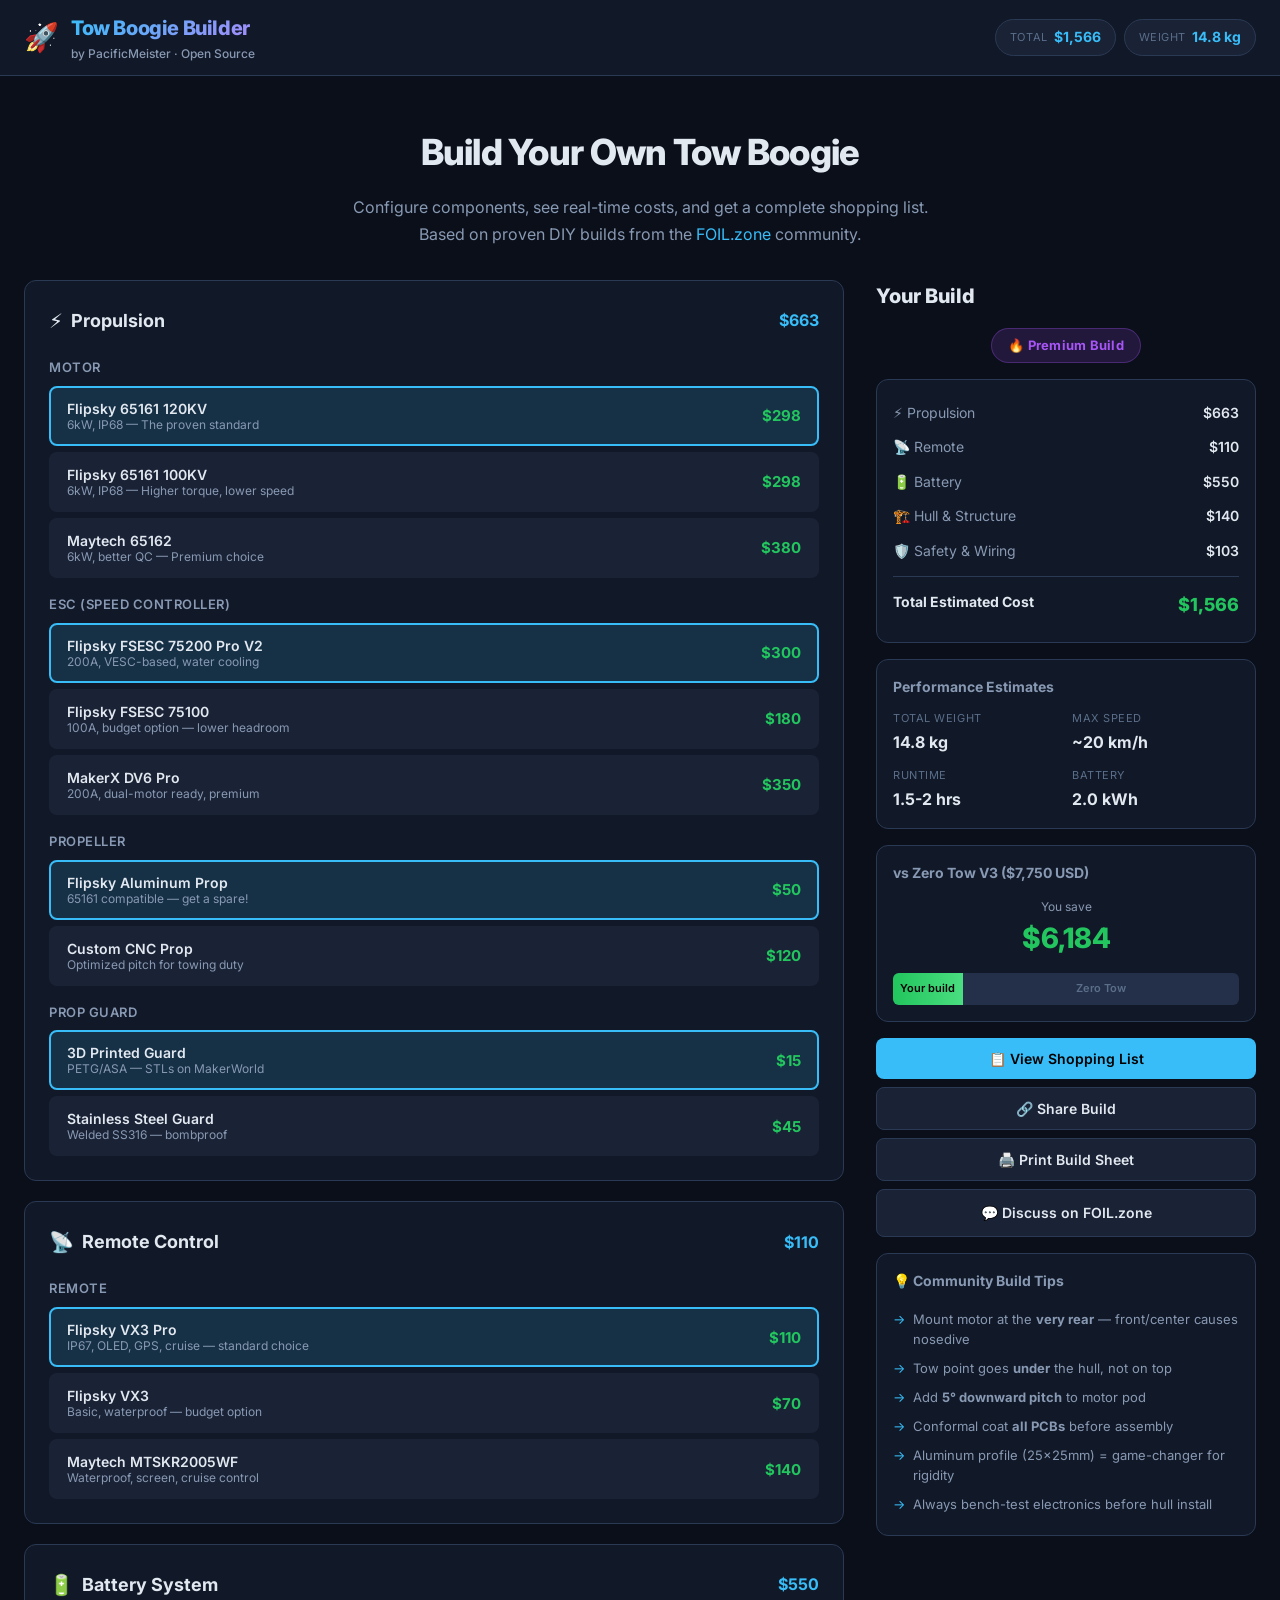
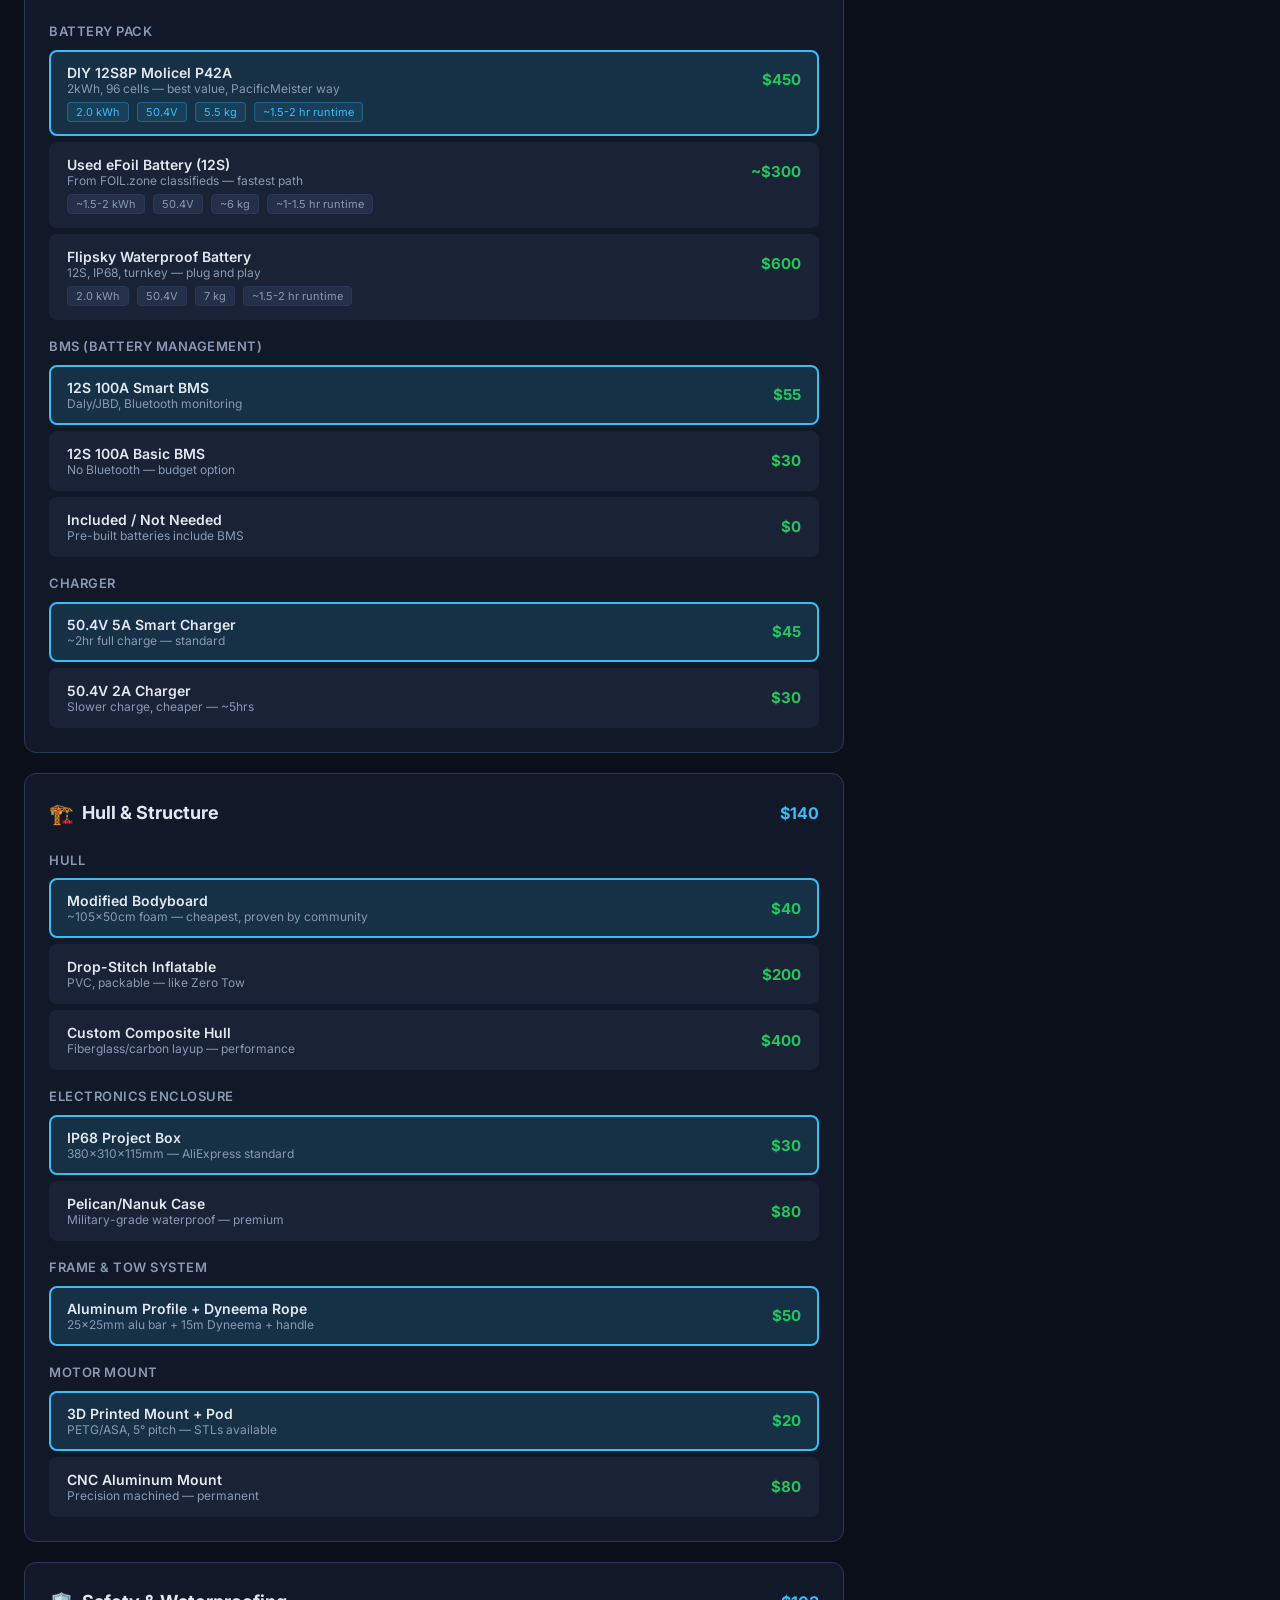
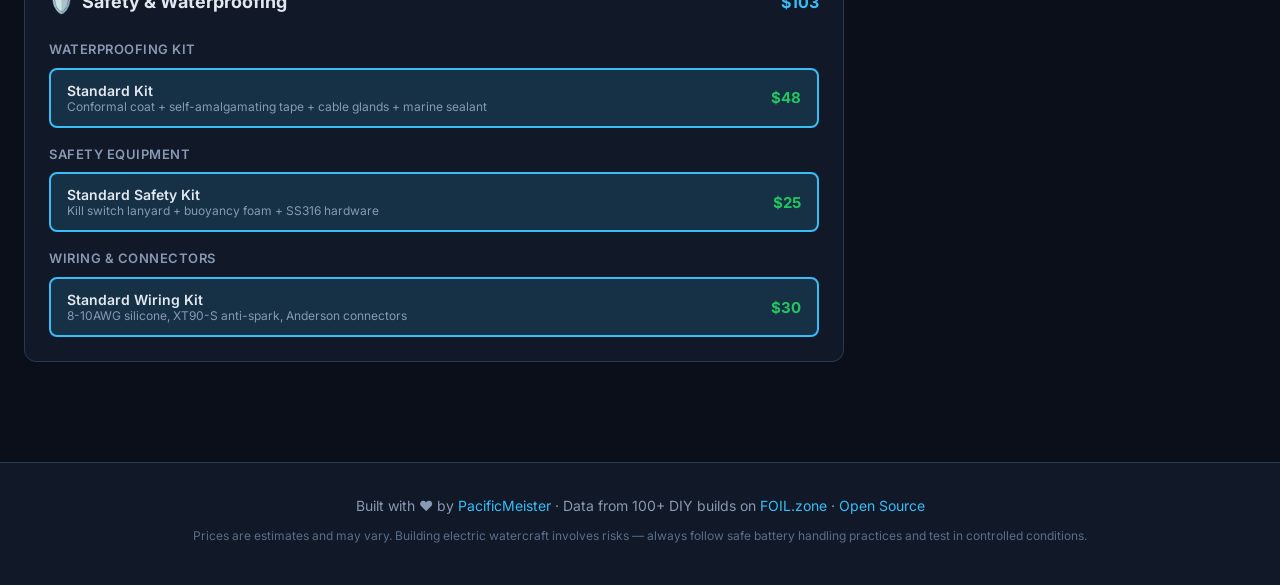
==== index.html @ 0e2b05c6 "Tow Boogie Build Configurator — interactive DIY build tool Features: - Component selector across 5 c" ====
<!DOCTYPE html>
<html lang="en">
<head>
  <meta charset="UTF-8">
  <meta name="viewport" content="width=device-width, initial-scale=1.0">
  <title>Tow Boogie Build Configurator — PacificMeister</title>
  <meta name="description" content="Configure your DIY tow boogie build. Choose components, see real-time costs, and get a shopping list with buy links. Based on 100+ proven builds from FOIL.zone. Open-source tool by PacificMeister.">
  <meta name="keywords" content="tow boogie, DIY, electric foil, efoil, build configurator, PacificMeister, FOIL.zone, tow surfing, prone foil">
  <meta name="author" content="PacificMeister">
  <meta name="robots" content="index, follow">

  <!-- Open Graph -->
  <meta property="og:type" content="website">
  <meta property="og:title" content="DIY Tow Boogie Build Configurator — PacificMeister">
  <meta property="og:description" content="Configure your DIY tow boogie for $850–$2,000 — save $6,000+ vs commercial options. Real components, real prices, proven builds.">
  <meta property="og:url" content="https://towboogie-configurator.vercel.app">
  <meta property="og:site_name" content="PacificMeister">

  <!-- Twitter Card -->
  <meta name="twitter:card" content="summary_large_image">
  <meta name="twitter:title" content="DIY Tow Boogie Build Configurator">
  <meta name="twitter:description" content="Build your own tow boogie for $850–$2,000. Interactive configurator with real components and buy links.">

  <!-- Favicon (inline SVG rocket) -->
  <link rel="icon" href="data:image/svg+xml,<svg xmlns='http://www.w3.org/2000/svg' viewBox='0 0 100 100'><text y='.9em' font-size='90'>🚀</text></svg>">

  <!-- Canonical -->
  <link rel="canonical" href="https://towboogie-configurator.vercel.app">

  <!-- JSON-LD Structured Data -->
  <script type="application/ld+json">
  {
    "@context": "https://schema.org",
    "@type": "WebApplication",
    "name": "Tow Boogie Build Configurator",
    "description": "Interactive tool for configuring DIY electric tow boogie builds with real-time cost estimates and shopping lists.",
    "url": "https://towboogie-configurator.vercel.app",
    "applicationCategory": "DesignApplication",
    "operatingSystem": "Web",
    "author": {
      "@type": "Person",
      "name": "PacificMeister",
      "url": "https://foil.zone"
    },
    "offers": {
      "@type": "Offer",
      "price": "0",
      "priceCurrency": "USD"
    }
  }
  </script>

  <link rel="preconnect" href="https://fonts.googleapis.com">
  <link rel="preconnect" href="https://fonts.gstatic.com" crossorigin>
  <link href="https://fonts.googleapis.com/css2?family=Inter:wght@400;500;600;700;800&display=swap" rel="stylesheet">
  <link rel="stylesheet" href="style.css">
</head>
<body>
  <!-- Header -->
  <header class="header">
    <div class="container">
      <div class="header-inner">
        <div class="logo">
          <span class="logo-icon">🚀</span>
          <div>
            <h1>Tow Boogie Builder</h1>
            <p class="subtitle">by PacificMeister &middot; Open Source</p>
          </div>
        </div>
        <div class="header-stats" id="header-stats">
          <div class="stat-pill">
            <span class="stat-label">Total</span>
            <span class="stat-value" id="header-total">$0</span>
          </div>
          <div class="stat-pill">
            <span class="stat-label">Weight</span>
            <span class="stat-value" id="header-weight">0 kg</span>
          </div>
        </div>
      </div>
    </div>
  </header>

  <!-- Hero -->
  <section class="hero">
    <div class="container">
      <h2>Build Your Own Tow Boogie</h2>
      <p>Configure components, see real-time costs, and get a complete shopping list. <br>Based on proven DIY builds from the <a href="https://foil.zone" target="_blank">FOIL.zone</a> community.</p>
    </div>
  </section>

  <!-- Configurator -->
  <main class="container">
    <div class="configurator-grid">
      <!-- Left: Component Selectors -->
      <div class="components-panel">

        <!-- Propulsion -->
        <section class="category" data-category="propulsion">
          <div class="category-header">
            <h3><span class="cat-icon">⚡</span> Propulsion</h3>
            <span class="category-total" data-cat-total="propulsion">$0</span>
          </div>

          <div class="component-group">
            <label class="group-label">Motor</label>
            <div class="options" data-component="motor">
              <button class="option selected" data-id="flipsky-65161-120kv" data-price="298" data-weight="3.0">
                <div class="opt-name">Flipsky 65161 120KV</div>
                <div class="opt-detail">6kW, IP68 — The proven standard</div>
                <div class="opt-price">$298</div>
              </button>
              <button class="option" data-id="flipsky-65161-100kv" data-price="298" data-weight="3.0">
                <div class="opt-name">Flipsky 65161 100KV</div>
                <div class="opt-detail">6kW, IP68 — Higher torque, lower speed</div>
                <div class="opt-price">$298</div>
              </button>
              <button class="option" data-id="maytech-65162" data-price="380" data-weight="3.2">
                <div class="opt-name">Maytech 65162</div>
                <div class="opt-detail">6kW, better QC — Premium choice</div>
                <div class="opt-price">$380</div>
              </button>
            </div>
          </div>

          <div class="component-group">
            <label class="group-label">ESC (Speed Controller)</label>
            <div class="options" data-component="esc">
              <button class="option selected" data-id="fsesc-75200" data-price="300" data-weight="0.6">
                <div class="opt-name">Flipsky FSESC 75200 Pro V2</div>
                <div class="opt-detail">200A, VESC-based, water cooling</div>
                <div class="opt-price">$300</div>
              </button>
              <button class="option" data-id="fsesc-75100" data-price="180" data-weight="0.4">
                <div class="opt-name">Flipsky FSESC 75100</div>
                <div class="opt-detail">100A, budget option — lower headroom</div>
                <div class="opt-price">$180</div>
              </button>
              <button class="option" data-id="makerx-dv6" data-price="350" data-weight="0.5">
                <div class="opt-name">MakerX DV6 Pro</div>
                <div class="opt-detail">200A, dual-motor ready, premium</div>
                <div class="opt-price">$350</div>
              </button>
            </div>
          </div>

          <div class="component-group">
            <label class="group-label">Propeller</label>
            <div class="options" data-component="prop">
              <button class="option selected" data-id="flipsky-alu-prop" data-price="50" data-weight="0.3">
                <div class="opt-name">Flipsky Aluminum Prop</div>
                <div class="opt-detail">65161 compatible — get a spare!</div>
                <div class="opt-price">$50</div>
              </button>
              <button class="option" data-id="custom-cnc-prop" data-price="120" data-weight="0.25">
                <div class="opt-name">Custom CNC Prop</div>
                <div class="opt-detail">Optimized pitch for towing duty</div>
                <div class="opt-price">$120</div>
              </button>
            </div>
          </div>

          <div class="component-group">
            <label class="group-label">Prop Guard</label>
            <div class="options" data-component="propguard">
              <button class="option selected" data-id="3d-print-guard" data-price="15" data-weight="0.15">
                <div class="opt-name">3D Printed Guard</div>
                <div class="opt-detail">PETG/ASA — STLs on MakerWorld</div>
                <div class="opt-price">$15</div>
              </button>
              <button class="option" data-id="metal-guard" data-price="45" data-weight="0.3">
                <div class="opt-name">Stainless Steel Guard</div>
                <div class="opt-detail">Welded SS316 — bombproof</div>
                <div class="opt-price">$45</div>
              </button>
            </div>
          </div>
        </section>

        <!-- Remote -->
        <section class="category" data-category="remote">
          <div class="category-header">
            <h3><span class="cat-icon">📡</span> Remote Control</h3>
            <span class="category-total" data-cat-total="remote">$0</span>
          </div>

          <div class="component-group">
            <label class="group-label">Remote</label>
            <div class="options" data-component="remote">
              <button class="option selected" data-id="vx3-pro" data-price="110" data-weight="0.15">
                <div class="opt-name">Flipsky VX3 Pro</div>
                <div class="opt-detail">IP67, OLED, GPS, cruise — standard choice</div>
                <div class="opt-price">$110</div>
              </button>
              <button class="option" data-id="vx3" data-price="70" data-weight="0.12">
                <div class="opt-name">Flipsky VX3</div>
                <div class="opt-detail">Basic, waterproof — budget option</div>
                <div class="opt-price">$70</div>
              </button>
              <button class="option" data-id="maytech-mtskr2005wf" data-price="140" data-weight="0.18">
                <div class="opt-name">Maytech MTSKR2005WF</div>
                <div class="opt-detail">Waterproof, screen, cruise control</div>
                <div class="opt-price">$140</div>
              </button>
            </div>
          </div>
        </section>

        <!-- Battery -->
        <section class="category" data-category="battery">
          <div class="category-header">
            <h3><span class="cat-icon">🔋</span> Battery System</h3>
            <span class="category-total" data-cat-total="battery">$0</span>
          </div>

          <div class="component-group">
            <label class="group-label">Battery Pack</label>
            <div class="options" data-component="battery">
              <button class="option selected" data-id="diy-12s8p" data-price="450" data-weight="5.5"
                data-runtime="1.5-2 hrs" data-capacity="2.0 kWh" data-voltage="50.4V">
                <div class="opt-name">DIY 12S8P Molicel P42A</div>
                <div class="opt-detail">2kWh, 96 cells — best value, PacificMeister way</div>
                <div class="opt-price">$450</div>
                <div class="opt-specs">
                  <span class="spec">2.0 kWh</span>
                  <span class="spec">50.4V</span>
                  <span class="spec">5.5 kg</span>
                  <span class="spec">~1.5-2 hr runtime</span>
                </div>
              </button>
              <button class="option" data-id="used-efoil-battery" data-price="300" data-weight="6.0"
                data-runtime="1-1.5 hrs" data-capacity="~1.5-2 kWh" data-voltage="50.4V">
                <div class="opt-name">Used eFoil Battery (12S)</div>
                <div class="opt-detail">From FOIL.zone classifieds — fastest path</div>
                <div class="opt-price">~$300</div>
                <div class="opt-specs">
                  <span class="spec">~1.5-2 kWh</span>
                  <span class="spec">50.4V</span>
                  <span class="spec">~6 kg</span>
                  <span class="spec">~1-1.5 hr runtime</span>
                </div>
              </button>
              <button class="option" data-id="flipsky-battery" data-price="600" data-weight="7.0"
                data-runtime="1.5-2 hrs" data-capacity="2.0 kWh" data-voltage="50.4V">
                <div class="opt-name">Flipsky Waterproof Battery</div>
                <div class="opt-detail">12S, IP68, turnkey — plug and play</div>
                <div class="opt-price">$600</div>
                <div class="opt-specs">
                  <span class="spec">2.0 kWh</span>
                  <span class="spec">50.4V</span>
                  <span class="spec">7 kg</span>
                  <span class="spec">~1.5-2 hr runtime</span>
                </div>
              </button>
            </div>
          </div>

          <div class="component-group" id="bms-group">
            <label class="group-label">BMS (Battery Management)</label>
            <div class="options" data-component="bms">
              <button class="option selected" data-id="smart-bms" data-price="55" data-weight="0.15">
                <div class="opt-name">12S 100A Smart BMS</div>
                <div class="opt-detail">Daly/JBD, Bluetooth monitoring</div>
                <div class="opt-price">$55</div>
              </button>
              <button class="option" data-id="basic-bms" data-price="30" data-weight="0.1">
                <div class="opt-name">12S 100A Basic BMS</div>
                <div class="opt-detail">No Bluetooth — budget option</div>
                <div class="opt-price">$30</div>
              </button>
              <button class="option" data-id="no-bms" data-price="0" data-weight="0" data-note="Included with pre-built packs">
                <div class="opt-name">Included / Not Needed</div>
                <div class="opt-detail">Pre-built batteries include BMS</div>
                <div class="opt-price">$0</div>
              </button>
            </div>
          </div>

          <div class="component-group">
            <label class="group-label">Charger</label>
            <div class="options" data-component="charger">
              <button class="option selected" data-id="5a-charger" data-price="45" data-weight="0.8">
                <div class="opt-name">50.4V 5A Smart Charger</div>
                <div class="opt-detail">~2hr full charge — standard</div>
                <div class="opt-price">$45</div>
              </button>
              <button class="option" data-id="2a-charger" data-price="30" data-weight="0.5">
                <div class="opt-name">50.4V 2A Charger</div>
                <div class="opt-detail">Slower charge, cheaper — ~5hrs</div>
                <div class="opt-price">$30</div>
              </button>
            </div>
          </div>
        </section>

        <!-- Hull & Structure -->
        <section class="category" data-category="hull">
          <div class="category-header">
            <h3><span class="cat-icon">🏗️</span> Hull & Structure</h3>
            <span class="category-total" data-cat-total="hull">$0</span>
          </div>

          <div class="component-group">
            <label class="group-label">Hull</label>
            <div class="options" data-component="hull">
              <button class="option selected" data-id="bodyboard" data-price="40" data-weight="1.5">
                <div class="opt-name">Modified Bodyboard</div>
                <div class="opt-detail">~105×50cm foam — cheapest, proven by community</div>
                <div class="opt-price">$40</div>
              </button>
              <button class="option" data-id="inflatable-pvc" data-price="200" data-weight="2.5">
                <div class="opt-name">Drop-Stitch Inflatable</div>
                <div class="opt-detail">PVC, packable — like Zero Tow</div>
                <div class="opt-price">$200</div>
              </button>
              <button class="option" data-id="custom-composite" data-price="400" data-weight="2.0">
                <div class="opt-name">Custom Composite Hull</div>
                <div class="opt-detail">Fiberglass/carbon layup — performance</div>
                <div class="opt-price">$400</div>
              </button>
            </div>
          </div>

          <div class="component-group">
            <label class="group-label">Electronics Enclosure</label>
            <div class="options" data-component="enclosure">
              <button class="option selected" data-id="ip68-box" data-price="30" data-weight="0.8">
                <div class="opt-name">IP68 Project Box</div>
                <div class="opt-detail">380×310×115mm — AliExpress standard</div>
                <div class="opt-price">$30</div>
              </button>
              <button class="option" data-id="pelican-case" data-price="80" data-weight="1.2">
                <div class="opt-name">Pelican/Nanuk Case</div>
                <div class="opt-detail">Military-grade waterproof — premium</div>
                <div class="opt-price">$80</div>
              </button>
            </div>
          </div>

          <div class="component-group">
            <label class="group-label">Frame & Tow System</label>
            <div class="options" data-component="frame">
              <button class="option selected" data-id="alu-tow-bar" data-price="50" data-weight="0.6">
                <div class="opt-name">Aluminum Profile + Dyneema Rope</div>
                <div class="opt-detail">25×25mm alu bar + 15m Dyneema + handle</div>
                <div class="opt-price">$50</div>
              </button>
            </div>
          </div>

          <div class="component-group">
            <label class="group-label">Motor Mount</label>
            <div class="options" data-component="mount">
              <button class="option selected" data-id="3d-print-mount" data-price="20" data-weight="0.2">
                <div class="opt-name">3D Printed Mount + Pod</div>
                <div class="opt-detail">PETG/ASA, 5° pitch — STLs available</div>
                <div class="opt-price">$20</div>
              </button>
              <button class="option" data-id="cnc-alu-mount" data-price="80" data-weight="0.4">
                <div class="opt-name">CNC Aluminum Mount</div>
                <div class="opt-detail">Precision machined — permanent</div>
                <div class="opt-price">$80</div>
              </button>
            </div>
          </div>
        </section>

        <!-- Safety & Waterproofing -->
        <section class="category" data-category="safety">
          <div class="category-header">
            <h3><span class="cat-icon">🛡️</span> Safety & Waterproofing</h3>
            <span class="category-total" data-cat-total="safety">$0</span>
          </div>

          <div class="component-group">
            <label class="group-label">Waterproofing Kit</label>
            <div class="options" data-component="waterproofing">
              <button class="option selected" data-id="standard-wp" data-price="48" data-weight="0.3">
                <div class="opt-name">Standard Kit</div>
                <div class="opt-detail">Conformal coat + self-amalgamating tape + cable glands + marine sealant</div>
                <div class="opt-price">$48</div>
              </button>
            </div>
          </div>

          <div class="component-group">
            <label class="group-label">Safety Equipment</label>
            <div class="options" data-component="safety">
              <button class="option selected" data-id="standard-safety" data-price="25" data-weight="0.4">
                <div class="opt-name">Standard Safety Kit</div>
                <div class="opt-detail">Kill switch lanyard + buoyancy foam + SS316 hardware</div>
                <div class="opt-price">$25</div>
              </button>
            </div>
          </div>

          <div class="component-group">
            <label class="group-label">Wiring & Connectors</label>
            <div class="options" data-component="wiring">
              <button class="option selected" data-id="standard-wiring" data-price="30" data-weight="0.3">
                <div class="opt-name">Standard Wiring Kit</div>
                <div class="opt-detail">8-10AWG silicone, XT90-S anti-spark, Anderson connectors</div>
                <div class="opt-price">$30</div>
              </button>
            </div>
          </div>
        </section>
      </div>

      <!-- Right: Summary Panel -->
      <aside class="summary-panel" id="summary-panel">
        <div class="summary-sticky">
          <h3>Your Build</h3>

          <!-- Build Tier Badge -->
          <div class="build-tier" id="build-tier">
            <span class="tier-badge budget">💰 Budget Build</span>
          </div>

          <!-- Cost Breakdown -->
          <div class="cost-breakdown" id="cost-breakdown">
            <div class="cost-row">
              <span>⚡ Propulsion</span>
              <span id="sum-propulsion">$0</span>
            </div>
            <div class="cost-row">
              <span>📡 Remote</span>
              <span id="sum-remote">$0</span>
            </div>
            <div class="cost-row">
              <span>🔋 Battery</span>
              <span id="sum-battery">$0</span>
            </div>
            <div class="cost-row">
              <span>🏗️ Hull & Structure</span>
              <span id="sum-hull">$0</span>
            </div>
            <div class="cost-row">
              <span>🛡️ Safety & Wiring</span>
              <span id="sum-safety">$0</span>
            </div>
            <div class="cost-divider"></div>
            <div class="cost-row total-row">
              <span>Total Estimated Cost</span>
              <span id="sum-total">$0</span>
            </div>
          </div>

          <!-- Performance Estimates -->
          <div class="perf-card">
            <h4>Performance Estimates</h4>
            <div class="perf-grid">
              <div class="perf-item">
                <span class="perf-label">Total Weight</span>
                <span class="perf-value" id="perf-weight">0 kg</span>
              </div>
              <div class="perf-item">
                <span class="perf-label">Max Speed</span>
                <span class="perf-value" id="perf-speed">~20 km/h</span>
              </div>
              <div class="perf-item">
                <span class="perf-label">Runtime</span>
                <span class="perf-value" id="perf-runtime">—</span>
              </div>
              <div class="perf-item">
                <span class="perf-label">Battery</span>
                <span class="perf-value" id="perf-capacity">—</span>
              </div>
            </div>
          </div>

          <!-- Comparison to Zero Tow -->
          <div class="comparison-card">
            <h4>vs Zero Tow V3 ($7,750 USD)</h4>
            <div class="savings" id="savings">
              <span class="savings-label">You save</span>
              <span class="savings-value" id="savings-amount">$0</span>
            </div>
            <div class="comparison-bar">
              <div class="bar-yours" id="bar-yours" style="width:10%">
                <span>Your build</span>
              </div>
              <div class="bar-zerotow">
                <span>Zero Tow</span>
              </div>
            </div>
          </div>

          <!-- Action Buttons -->
          <div class="actions">
            <button class="btn-primary" id="btn-shopping-list" onclick="toggleShoppingList()">
              📋 View Shopping List
            </button>
            <button class="btn-secondary" onclick="shareBuild()">
              🔗 Share Build
            </button>
            <button class="btn-secondary" onclick="printBuild()">
              🖨️ Print Build Sheet
            </button>
            <a class="btn-secondary" href="https://foil.zone/t/tow-boogie-general-design/20560" target="_blank">
              💬 Discuss on FOIL.zone
            </a>
          </div>

          <!-- Shopping List (toggleable) -->
          <div class="shopping-list" id="shopping-list" style="display:none">
            <h4>Shopping List</h4>
            <div id="shopping-items"></div>
            <button class="btn-copy" onclick="copyShoppingList()">📋 Copy to Clipboard</button>
          </div>

          <!-- Community Tips -->
          <div class="tips-card">
            <h4>💡 Community Build Tips</h4>
            <ul>
              <li>Mount motor at the <strong>very rear</strong> — front/center causes nosedive</li>
              <li>Tow point goes <strong>under</strong> the hull, not on top</li>
              <li>Add <strong>5° downward pitch</strong> to motor pod</li>
              <li>Conformal coat <strong>all PCBs</strong> before assembly</li>
              <li>Aluminum profile (25×25mm) = game-changer for rigidity</li>
              <li>Always bench-test electronics before hull install</li>
            </ul>
          </div>
        </div>
      </aside>
    </div>
  </main>

  <!-- Footer -->
  <footer class="footer">
    <div class="container">
      <p>
        Built with ❤️ by <a href="https://foil.zone" target="_blank">PacificMeister</a> &middot;
        Data from 100+ DIY builds on <a href="https://foil.zone" target="_blank">FOIL.zone</a> &middot;
        <a href="https://github.com/pacificmeister" target="_blank">Open Source</a>
      </p>
      <p class="disclaimer">Prices are estimates and may vary. Building electric watercraft involves risks — always follow safe battery handling practices and test in controlled conditions.</p>
    </div>
  </footer>

  <script src="app.js"></script>
</body>
</html>
---- style.css ----
/* ─── Reset & Base ─────────────────────────────────────────────── */
*, *::before, *::after { box-sizing: border-box; margin: 0; padding: 0; }

:root {
  --bg: #0a0f1a;
  --surface: #111827;
  --surface-2: #1a2235;
  --surface-3: #243049;
  --border: #2a3a55;
  --text: #e2e8f0;
  --text-dim: #8899b3;
  --text-muted: #5a6e8a;
  --accent: #38bdf8;
  --accent-glow: rgba(56, 189, 248, 0.15);
  --green: #22c55e;
  --green-glow: rgba(34, 197, 94, 0.15);
  --yellow: #eab308;
  --orange: #f97316;
  --red: #ef4444;
  --radius: 12px;
  --radius-sm: 8px;
}

html { scroll-behavior: smooth; }

body {
  font-family: 'Inter', -apple-system, system-ui, sans-serif;
  background: var(--bg);
  color: var(--text);
  line-height: 1.6;
  min-height: 100vh;
}

a { color: var(--accent); text-decoration: none; }
a:hover { text-decoration: underline; }

.container {
  max-width: 1280px;
  margin: 0 auto;
  padding: 0 24px;
}

/* ─── Header ──────────────────────────────────────────────────── */
.header {
  background: var(--surface);
  border-bottom: 1px solid var(--border);
  position: sticky;
  top: 0;
  z-index: 100;
  backdrop-filter: blur(12px);
}

.header-inner {
  display: flex;
  align-items: center;
  justify-content: space-between;
  padding: 12px 0;
}

.logo {
  display: flex;
  align-items: center;
  gap: 12px;
}

.logo-icon { font-size: 28px; }

.logo h1 {
  font-size: 20px;
  font-weight: 800;
  letter-spacing: -0.02em;
  background: linear-gradient(135deg, var(--accent), #a78bfa);
  -webkit-background-clip: text;
  -webkit-text-fill-color: transparent;
}

.subtitle {
  font-size: 12px;
  color: var(--text-dim);
  font-weight: 500;
}

.header-stats { display: flex; gap: 8px; }

.stat-pill {
  background: var(--surface-2);
  border: 1px solid var(--border);
  border-radius: 20px;
  padding: 6px 14px;
  display: flex;
  align-items: center;
  gap: 6px;
}

.stat-label { font-size: 11px; color: var(--text-muted); text-transform: uppercase; letter-spacing: 0.05em; }
.stat-value { font-size: 14px; font-weight: 700; color: var(--accent); }

/* ─── Hero ────────────────────────────────────────────────────── */
.hero {
  padding: 48px 0 32px;
  text-align: center;
}

.hero h2 {
  font-size: 36px;
  font-weight: 800;
  letter-spacing: -0.02em;
  margin-bottom: 12px;
}

.hero p {
  font-size: 16px;
  color: var(--text-dim);
  max-width: 600px;
  margin: 0 auto;
  line-height: 1.7;
}

/* ─── Configurator Grid ──────────────────────────────────────── */
.configurator-grid {
  display: grid;
  grid-template-columns: 1fr 380px;
  gap: 32px;
  padding-bottom: 80px;
}

/* ─── Components Panel ────────────────────────────────────────── */
.category {
  background: var(--surface);
  border: 1px solid var(--border);
  border-radius: var(--radius);
  padding: 24px;
  margin-bottom: 20px;
}

.category-header {
  display: flex;
  justify-content: space-between;
  align-items: center;
  margin-bottom: 20px;
}

.category-header h3 {
  font-size: 18px;
  font-weight: 700;
  display: flex;
  align-items: center;
  gap: 8px;
}

.cat-icon { font-size: 20px; }

.category-total {
  font-size: 16px;
  font-weight: 700;
  color: var(--accent);
}

.component-group {
  margin-bottom: 16px;
}

.component-group:last-child { margin-bottom: 0; }

.group-label {
  display: block;
  font-size: 13px;
  font-weight: 600;
  color: var(--text-dim);
  margin-bottom: 8px;
  text-transform: uppercase;
  letter-spacing: 0.04em;
}

.options {
  display: flex;
  flex-direction: column;
  gap: 6px;
}

.option {
  display: grid;
  grid-template-columns: 1fr auto;
  grid-template-rows: auto auto;
  gap: 0 16px;
  padding: 12px 16px;
  background: var(--surface-2);
  border: 2px solid transparent;
  border-radius: var(--radius-sm);
  cursor: pointer;
  transition: all 0.15s ease;
  text-align: left;
  color: var(--text);
  font-family: inherit;
  width: 100%;
}

.option:hover {
  border-color: var(--border);
  background: var(--surface-3);
}

.option.selected {
  border-color: var(--accent);
  background: var(--accent-glow);
}

.opt-name {
  font-weight: 600;
  font-size: 14px;
  grid-column: 1;
  grid-row: 1;
}

.opt-detail {
  font-size: 12px;
  color: var(--text-dim);
  grid-column: 1;
  grid-row: 2;
}

.opt-price {
  font-weight: 700;
  font-size: 15px;
  color: var(--green);
  grid-column: 2;
  grid-row: 1 / 3;
  align-self: center;
}

.opt-specs {
  grid-column: 1 / 3;
  grid-row: 3;
  display: flex;
  gap: 8px;
  flex-wrap: wrap;
  margin-top: 6px;
}

.spec {
  font-size: 11px;
  background: var(--surface-3);
  border: 1px solid var(--border);
  border-radius: 4px;
  padding: 2px 8px;
  color: var(--text-dim);
  white-space: nowrap;
}

.option.selected .spec {
  background: rgba(56, 189, 248, 0.1);
  border-color: rgba(56, 189, 248, 0.3);
  color: var(--accent);
}

/* ─── Summary Panel ───────────────────────────────────────────── */
.summary-panel {
  position: relative;
}

.summary-sticky {
  position: sticky;
  top: 80px;
  display: flex;
  flex-direction: column;
  gap: 16px;
}

.summary-panel h3 {
  font-size: 20px;
  font-weight: 800;
}

/* Build Tier Badge */
.build-tier { text-align: center; }

.tier-badge {
  display: inline-block;
  padding: 6px 16px;
  border-radius: 20px;
  font-size: 13px;
  font-weight: 700;
  letter-spacing: 0.02em;
}

.tier-badge.budget { background: var(--green-glow); color: var(--green); border: 1px solid rgba(34,197,94,0.3); }
.tier-badge.recommended { background: var(--accent-glow); color: var(--accent); border: 1px solid rgba(56,189,248,0.3); }
.tier-badge.premium { background: rgba(168,85,247,0.15); color: #a855f7; border: 1px solid rgba(168,85,247,0.3); }

/* Cost Breakdown */
.cost-breakdown {
  background: var(--surface);
  border: 1px solid var(--border);
  border-radius: var(--radius);
  padding: 16px;
}

.cost-row {
  display: flex;
  justify-content: space-between;
  padding: 6px 0;
  font-size: 14px;
}

.cost-row span:first-child { color: var(--text-dim); }
.cost-row span:last-child { font-weight: 600; }

.cost-divider {
  height: 1px;
  background: var(--border);
  margin: 8px 0;
}

.total-row span:first-child { color: var(--text); font-weight: 700; }
.total-row span:last-child { color: var(--green); font-weight: 800; font-size: 18px; }

/* Performance Card */
.perf-card, .comparison-card, .tips-card {
  background: var(--surface);
  border: 1px solid var(--border);
  border-radius: var(--radius);
  padding: 16px;
}

.perf-card h4, .comparison-card h4, .tips-card h4 {
  font-size: 14px;
  font-weight: 700;
  margin-bottom: 12px;
  color: var(--text-dim);
}

.perf-grid {
  display: grid;
  grid-template-columns: 1fr 1fr;
  gap: 12px;
}

.perf-item {
  display: flex;
  flex-direction: column;
  gap: 2px;
}

.perf-label { font-size: 11px; color: var(--text-muted); text-transform: uppercase; letter-spacing: 0.05em; }
.perf-value { font-size: 16px; font-weight: 700; color: var(--text); }

/* Comparison */
.savings {
  text-align: center;
  margin-bottom: 12px;
}

.savings-label { font-size: 12px; color: var(--text-dim); display: block; }
.savings-value { font-size: 28px; font-weight: 800; color: var(--green); }

.comparison-bar {
  display: flex;
  height: 32px;
  border-radius: 6px;
  overflow: hidden;
  background: var(--surface-3);
  font-size: 11px;
  font-weight: 600;
}

.bar-yours {
  background: linear-gradient(90deg, var(--green), #4ade80);
  color: #000;
  display: flex;
  align-items: center;
  justify-content: center;
  transition: width 0.4s ease;
  min-width: 60px;
  white-space: nowrap;
  padding: 0 8px;
}

.bar-zerotow {
  flex: 1;
  display: flex;
  align-items: center;
  justify-content: center;
  color: var(--text-muted);
}

/* Actions */
.actions {
  display: flex;
  flex-direction: column;
  gap: 8px;
}

.btn-primary, .btn-secondary {
  display: block;
  width: 100%;
  padding: 12px 16px;
  border-radius: var(--radius-sm);
  font-size: 14px;
  font-weight: 600;
  cursor: pointer;
  border: none;
  font-family: inherit;
  text-align: center;
  transition: all 0.15s ease;
}

.btn-primary {
  background: var(--accent);
  color: #000;
}

.btn-primary:hover { background: #5cc9f5; text-decoration: none; }

.btn-secondary {
  background: var(--surface-2);
  border: 1px solid var(--border);
  color: var(--text);
}

.btn-secondary:hover { border-color: var(--accent); background: var(--surface-3); text-decoration: none; }

/* Shopping List */
.shopping-list {
  background: var(--surface);
  border: 1px solid var(--border);
  border-radius: var(--radius);
  padding: 16px;
}

.shopping-list h4 {
  font-size: 14px;
  font-weight: 700;
  margin-bottom: 12px;
}

.shop-item {
  display: flex;
  justify-content: space-between;
  align-items: center;
  padding: 8px 0;
  border-bottom: 1px solid var(--border);
  font-size: 13px;
}

.shop-item:last-child { border-bottom: none; }

.shop-item-name { font-weight: 500; }
.shop-item-source { color: var(--text-muted); font-size: 12px; }
.shop-item-price { font-weight: 600; color: var(--green); white-space: nowrap; }

.btn-copy {
  width: 100%;
  padding: 8px;
  margin-top: 12px;
  background: var(--surface-2);
  border: 1px solid var(--border);
  border-radius: var(--radius-sm);
  color: var(--text);
  cursor: pointer;
  font-size: 13px;
  font-family: inherit;
}

.btn-copy:hover { border-color: var(--accent); }

/* Tips */
.tips-card ul {
  list-style: none;
  padding: 0;
}

.tips-card li {
  font-size: 13px;
  color: var(--text-dim);
  padding: 4px 0 4px 20px;
  position: relative;
}

.tips-card li::before {
  content: '→';
  position: absolute;
  left: 0;
  color: var(--accent);
}

/* ─── Footer ──────────────────────────────────────────────────── */
.footer {
  background: var(--surface);
  border-top: 1px solid var(--border);
  padding: 32px 0;
  text-align: center;
}

.footer p { font-size: 14px; color: var(--text-dim); margin-bottom: 8px; }
.disclaimer { font-size: 12px !important; color: var(--text-muted) !important; }

/* ─── Responsive ──────────────────────────────────────────────── */
@media (max-width: 900px) {
  .configurator-grid {
    grid-template-columns: 1fr;
  }

  .summary-sticky {
    position: static;
  }

  .header-stats { display: none; }

  .hero h2 { font-size: 28px; }
  .hero p { font-size: 14px; }

  .category { padding: 16px; }
}

@media (max-width: 500px) {
  .container { padding: 0 16px; }
  .hero { padding: 32px 0 20px; }
  .hero h2 { font-size: 24px; }
}

/* ─── Animations ──────────────────────────────────────────────── */
.option { transition: all 0.15s ease, border-color 0.2s ease; }
.cost-row span:last-child { transition: color 0.2s ease; }
.bar-yours { transition: width 0.5s cubic-bezier(0.4, 0, 0.2, 1); }
.savings-value { transition: color 0.2s ease; }

/* ─── Print Stylesheet ────────────────────────────────────────── */
@media print {
  :root {
    --bg: #fff;
    --surface: #fff;
    --surface-2: #f5f5f5;
    --surface-3: #eee;
    --border: #ddd;
    --text: #111;
    --text-dim: #555;
    --text-muted: #888;
    --accent: #0066cc;
  }

  body { background: #fff; color: #111; font-size: 11px; }
  .header { background: #fff; border-bottom: 2px solid #111; }
  .header-inner { padding: 8px 0; }
  .logo-icon { filter: none; }
  .hero { padding: 12px 0; background: none; }
  .hero h2 { font-size: 20px; color: #111; }

  /* Hide interactive elements */
  .components-panel { display: none !important; }
  .actions .btn-secondary,
  .tips-card,
  .footer .disclaimer { display: none !important; }

  /* Show summary + shopping list */
  .configurator-grid { grid-template-columns: 1fr; }
  .summary-panel { max-width: 100%; }
  .summary-sticky { position: static; }

  /* Force shopping list visible */
  #shopping-list { display: block !important; }
  #btn-shopping-list { display: none !important; }
  .btn-copy { display: none !important; }

  /* Clean up cards */
  .cost-breakdown, .perf-card, .comparison-card, .shopping-list {
    border: 1px solid #ddd;
    page-break-inside: avoid;
  }

  .option, .category, .summary-panel {
    box-shadow: none !important;
  }

  /* Print header */
  .hero::after {
    content: "Build Sheet — Generated " attr(data-date);
    display: block;
    font-size: 11px;
    color: #888;
    margin-top: 4px;
  }

  a { color: #111; text-decoration: underline; }
  a[href]::after { content: " (" attr(href) ")"; font-size: 9px; color: #888; }
}
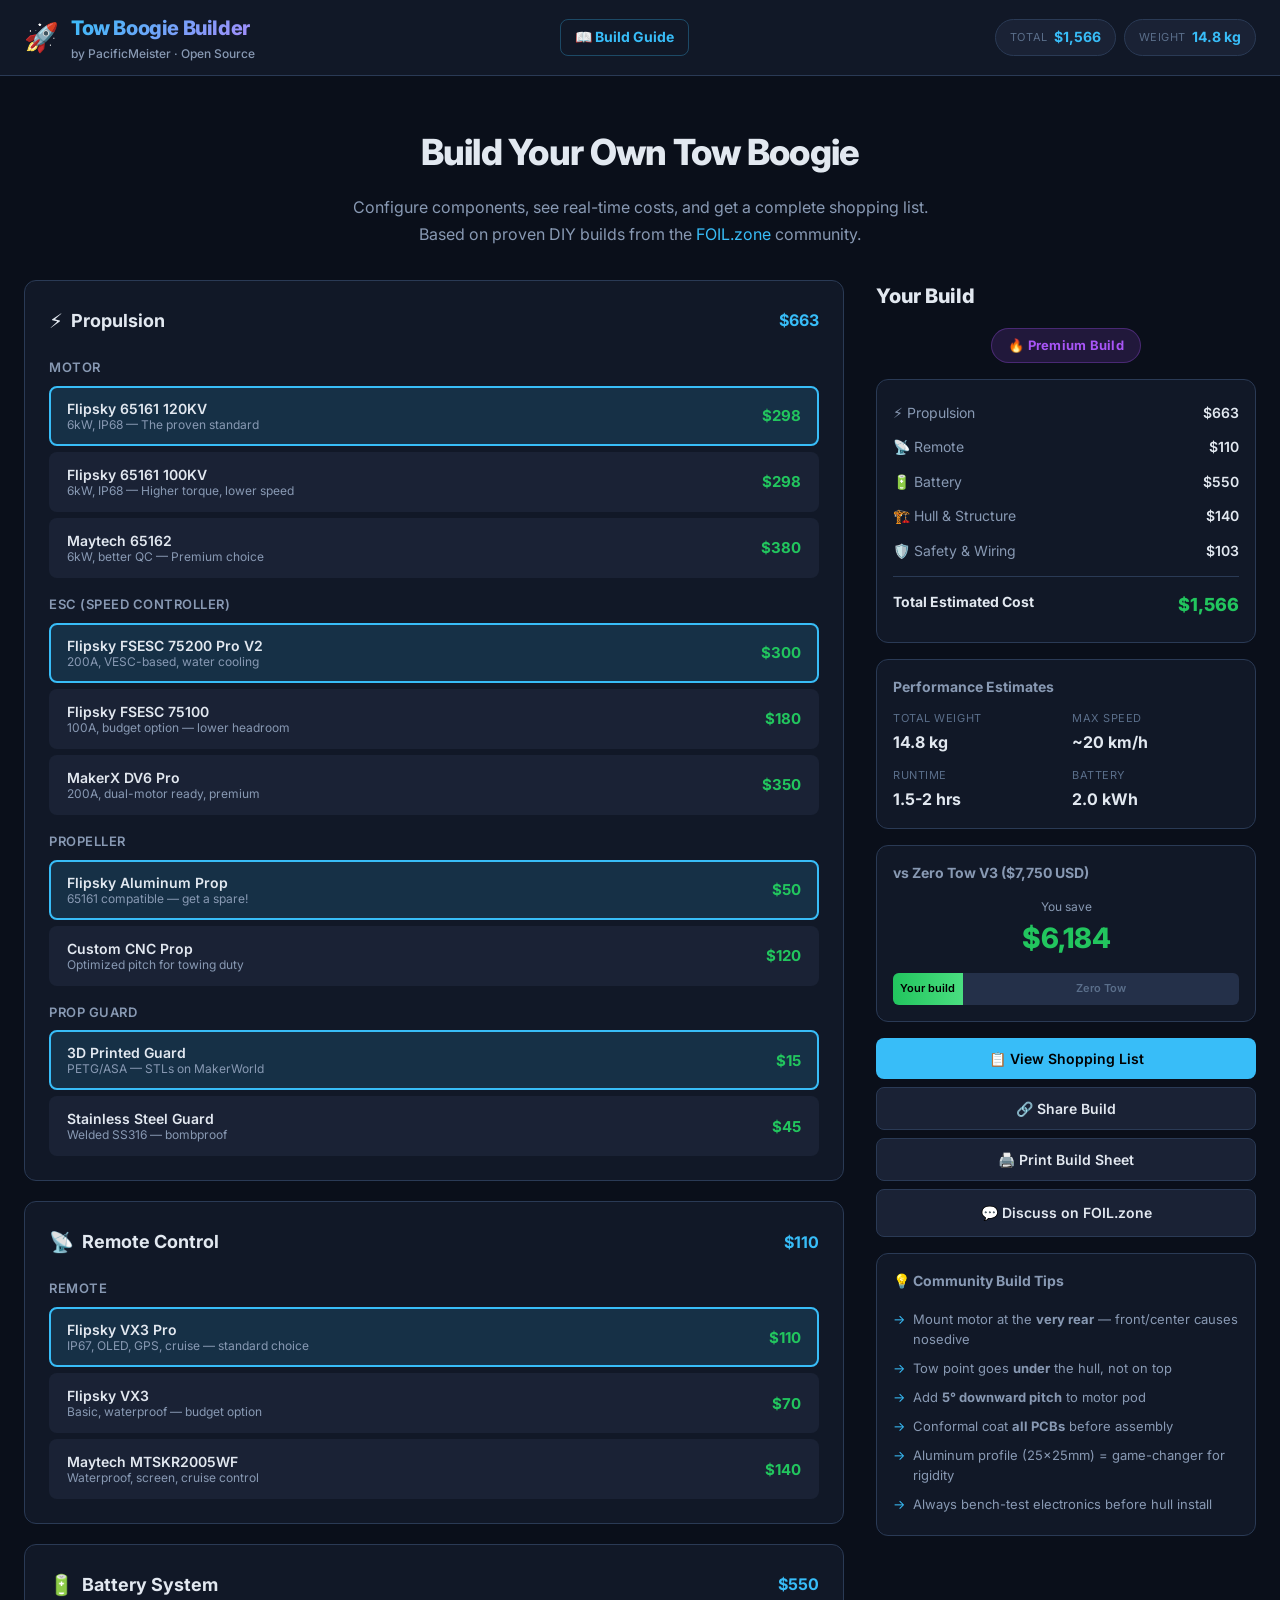
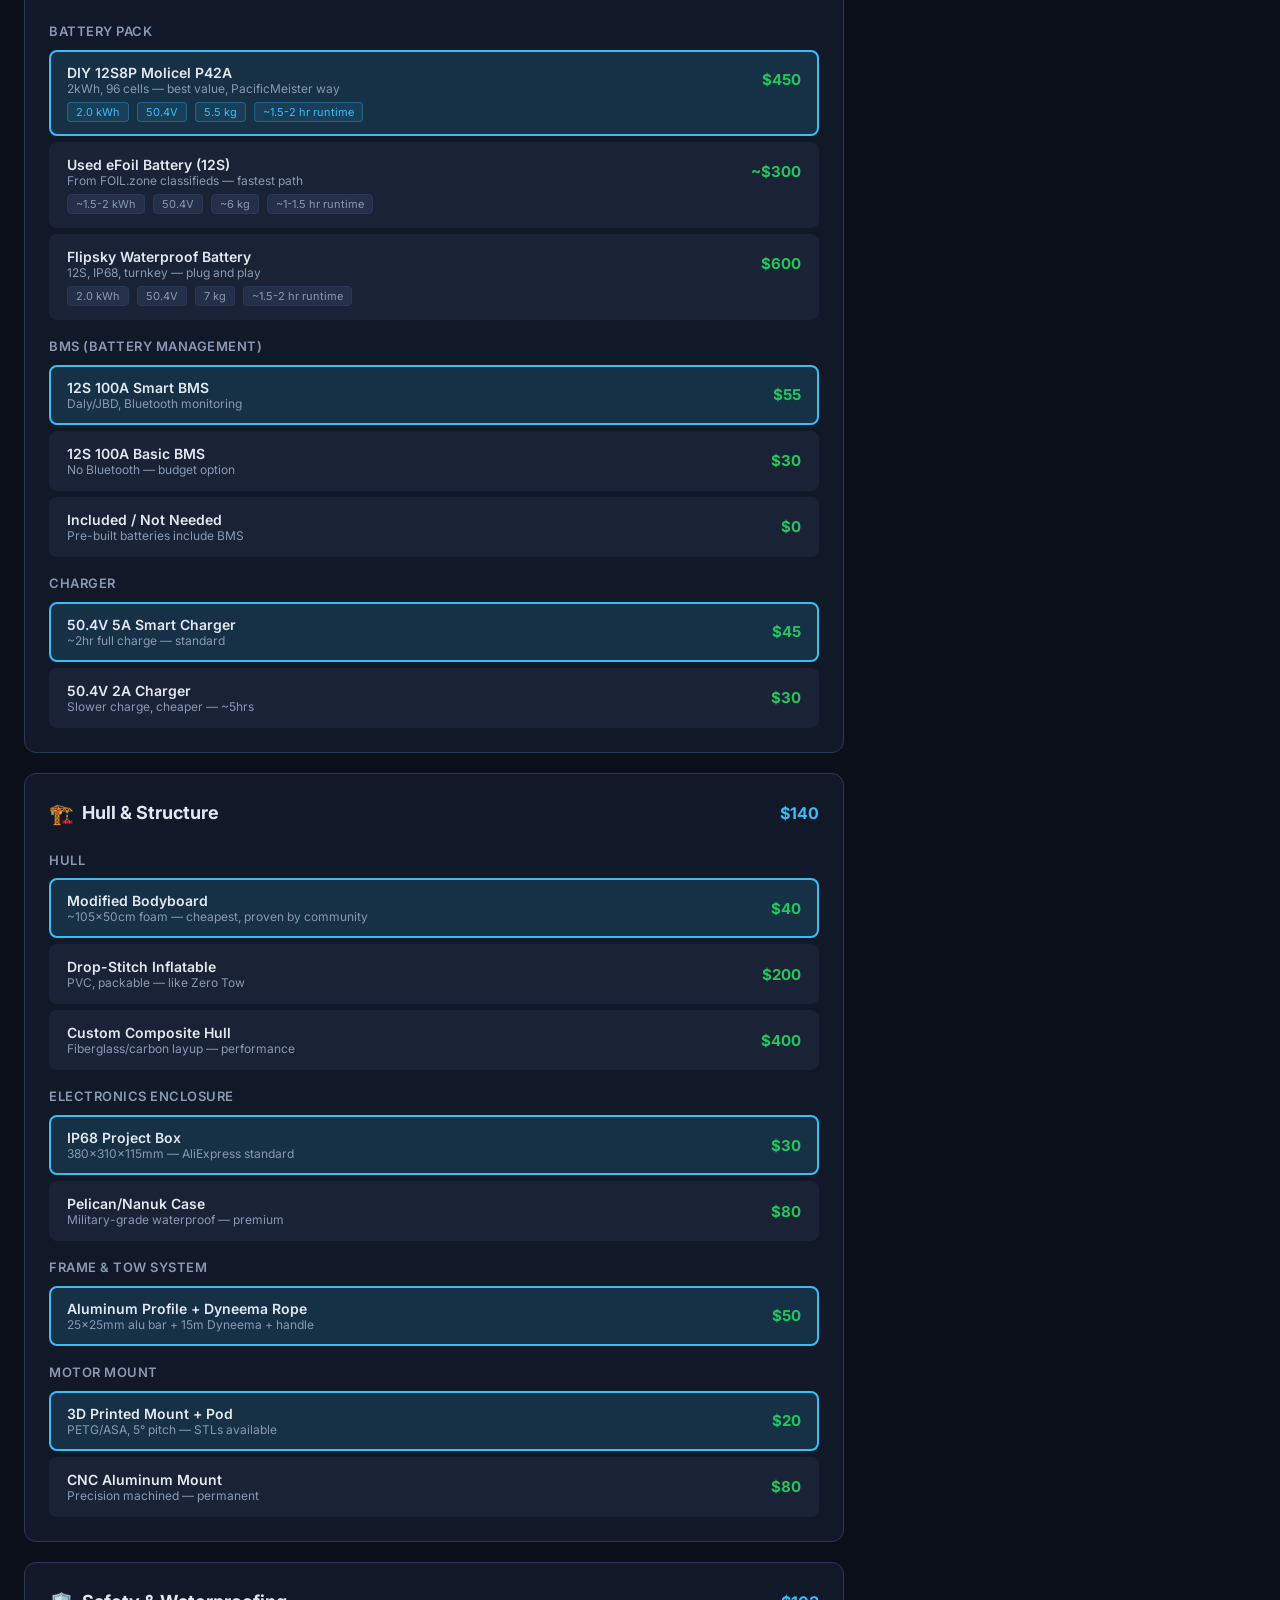
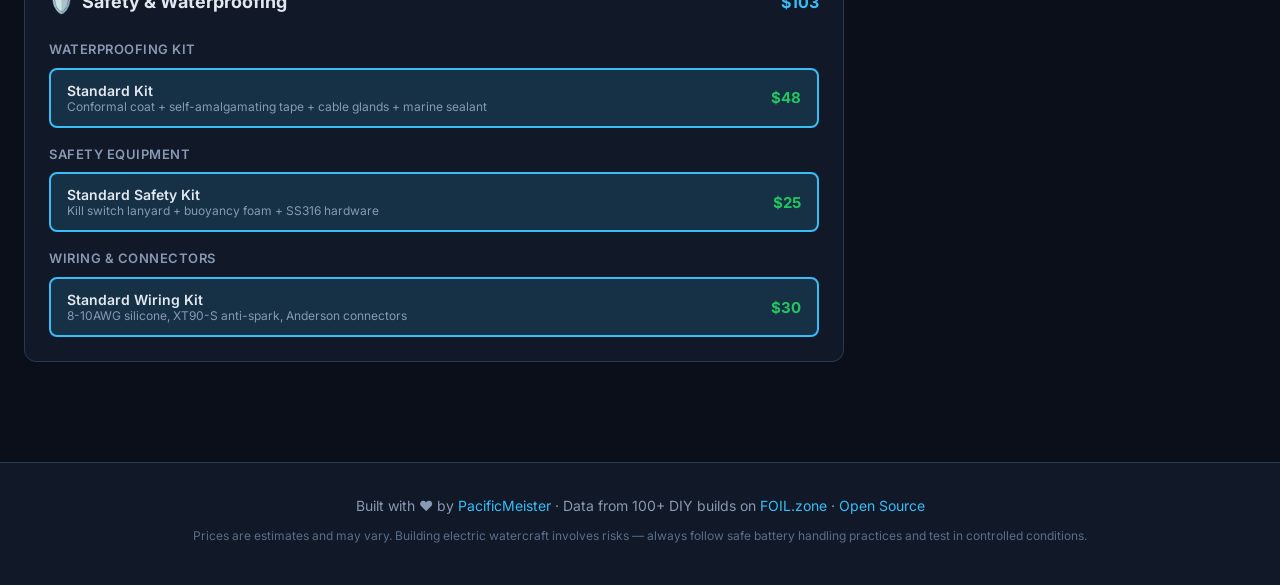
==== commit e4d6b45a: "Add comprehensive DIY Build Guide page - Complete step-by-step build guide (4-day sequence) - Shoppi" ====
--- a/index.html
+++ b/index.html
@@ -13,7 +13,7 @@
   <meta property="og:type" content="website">
   <meta property="og:title" content="DIY Tow Boogie Build Configurator — PacificMeister">
   <meta property="og:description" content="Configure your DIY tow boogie for $850–$2,000 — save $6,000+ vs commercial options. Real components, real prices, proven builds.">
-  <meta property="og:url" content="https://towboogie-configurator.vercel.app">
+  <meta property="og:url" content="https://pacificmeister.github.io/towboogie-build">
   <meta property="og:site_name" content="PacificMeister">
 
   <!-- Twitter Card -->
@@ -25,7 +25,7 @@
   <link rel="icon" href="data:image/svg+xml,<svg xmlns='http://www.w3.org/2000/svg' viewBox='0 0 100 100'><text y='.9em' font-size='90'>🚀</text></svg>">
 
   <!-- Canonical -->
-  <link rel="canonical" href="https://towboogie-configurator.vercel.app">
+  <link rel="canonical" href="https://pacificmeister.github.io/towboogie-build">
 
   <!-- JSON-LD Structured Data -->
   <script type="application/ld+json">
@@ -34,7 +34,7 @@
     "@type": "WebApplication",
     "name": "Tow Boogie Build Configurator",
     "description": "Interactive tool for configuring DIY electric tow boogie builds with real-time cost estimates and shopping lists.",
-    "url": "https://towboogie-configurator.vercel.app",
+    "url": "https://pacificmeister.github.io/towboogie-build",
     "applicationCategory": "DesignApplication",
     "operatingSystem": "Web",
     "author": {
@@ -66,6 +66,9 @@
             <h1>Tow Boogie Builder</h1>
             <p class="subtitle">by PacificMeister &middot; Open Source</p>
           </div>
+        </div>
+        <div style="display:flex;align-items:center;gap:12px">
+          <a href="guide.html" style="color:#38bdf8;text-decoration:none;font-size:14px;font-weight:700;padding:6px 14px;border:1px solid rgba(56,189,248,0.3);border-radius:8px;transition:all .15s" onmouseover="this.style.background='rgba(56,189,248,0.1)'" onmouseout="this.style.background='transparent'">📖 Build Guide</a>
         </div>
         <div class="header-stats" id="header-stats">
           <div class="stat-pill">
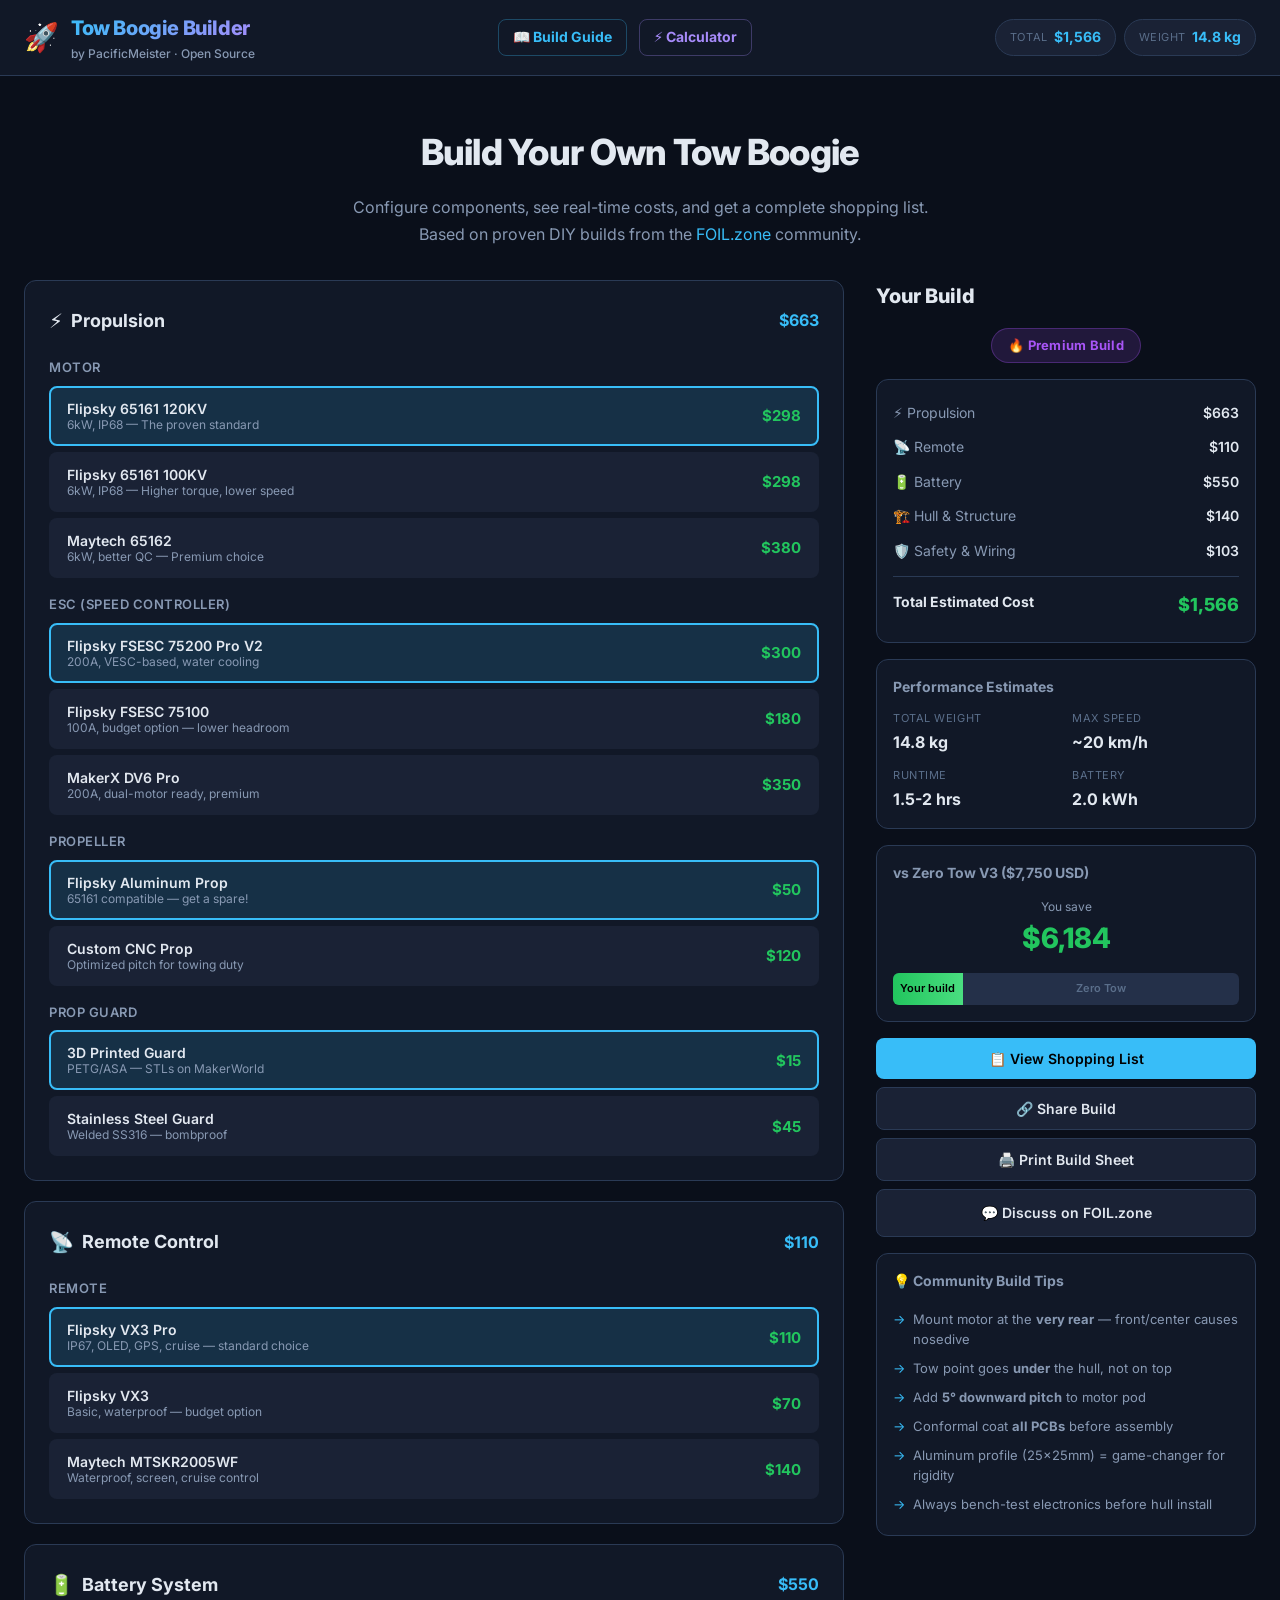
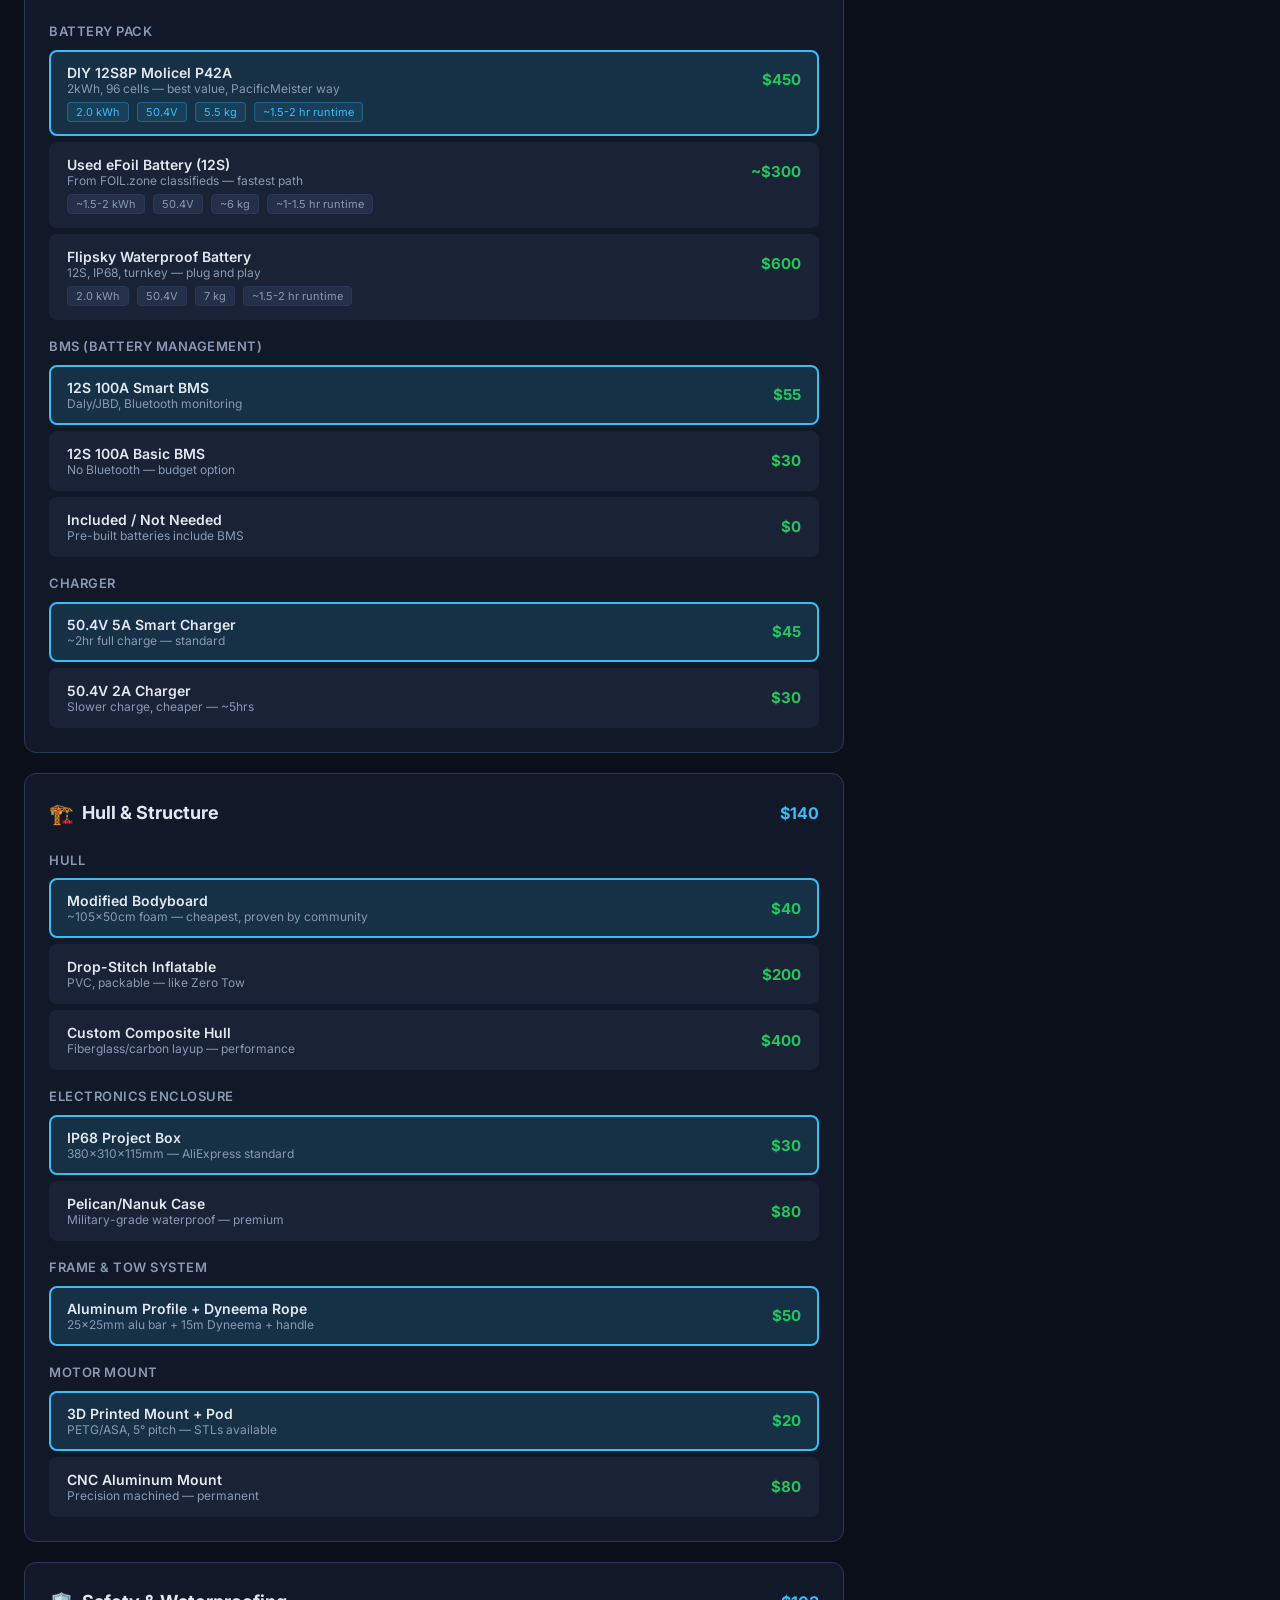
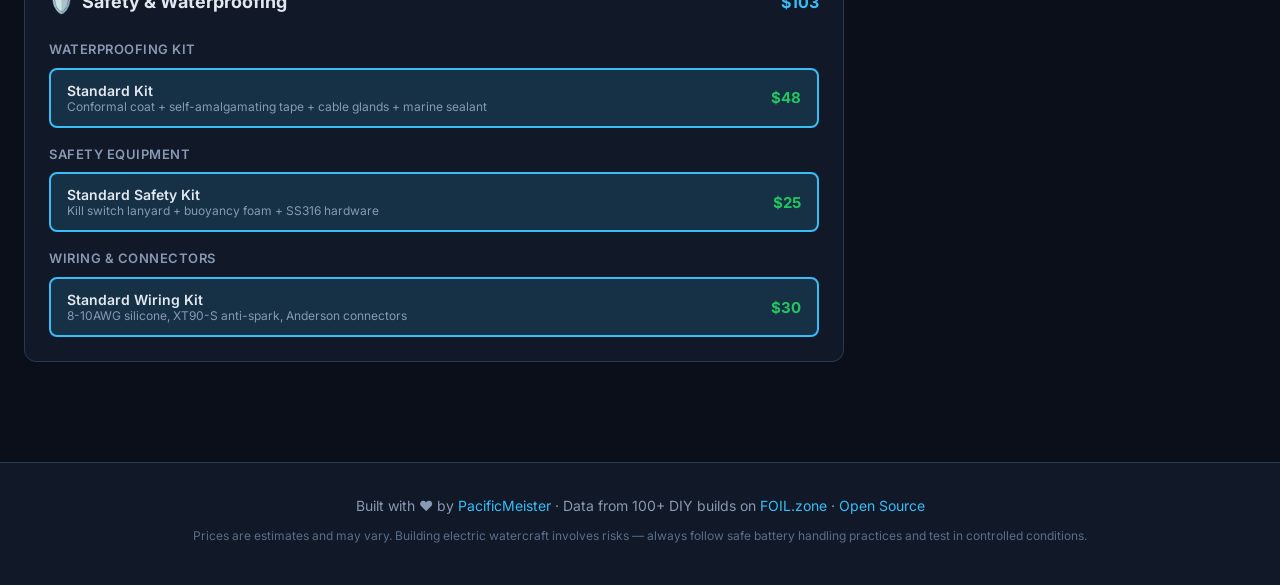
==== commit af78624e: "Add Performance Calculator: physics-based speed, range, runtime & cost analysis New page: calculator" ====
--- a/index.html
+++ b/index.html
@@ -69,6 +69,7 @@
         </div>
         <div style="display:flex;align-items:center;gap:12px">
           <a href="guide.html" style="color:#38bdf8;text-decoration:none;font-size:14px;font-weight:700;padding:6px 14px;border:1px solid rgba(56,189,248,0.3);border-radius:8px;transition:all .15s" onmouseover="this.style.background='rgba(56,189,248,0.1)'" onmouseout="this.style.background='transparent'">📖 Build Guide</a>
+          <a href="calculator.html" style="color:#a78bfa;text-decoration:none;font-size:14px;font-weight:700;padding:6px 14px;border:1px solid rgba(167,139,250,0.3);border-radius:8px;transition:all .15s" onmouseover="this.style.background='rgba(167,139,250,0.1)'" onmouseout="this.style.background='transparent'">⚡ Calculator</a>
         </div>
         <div class="header-stats" id="header-stats">
           <div class="stat-pill">
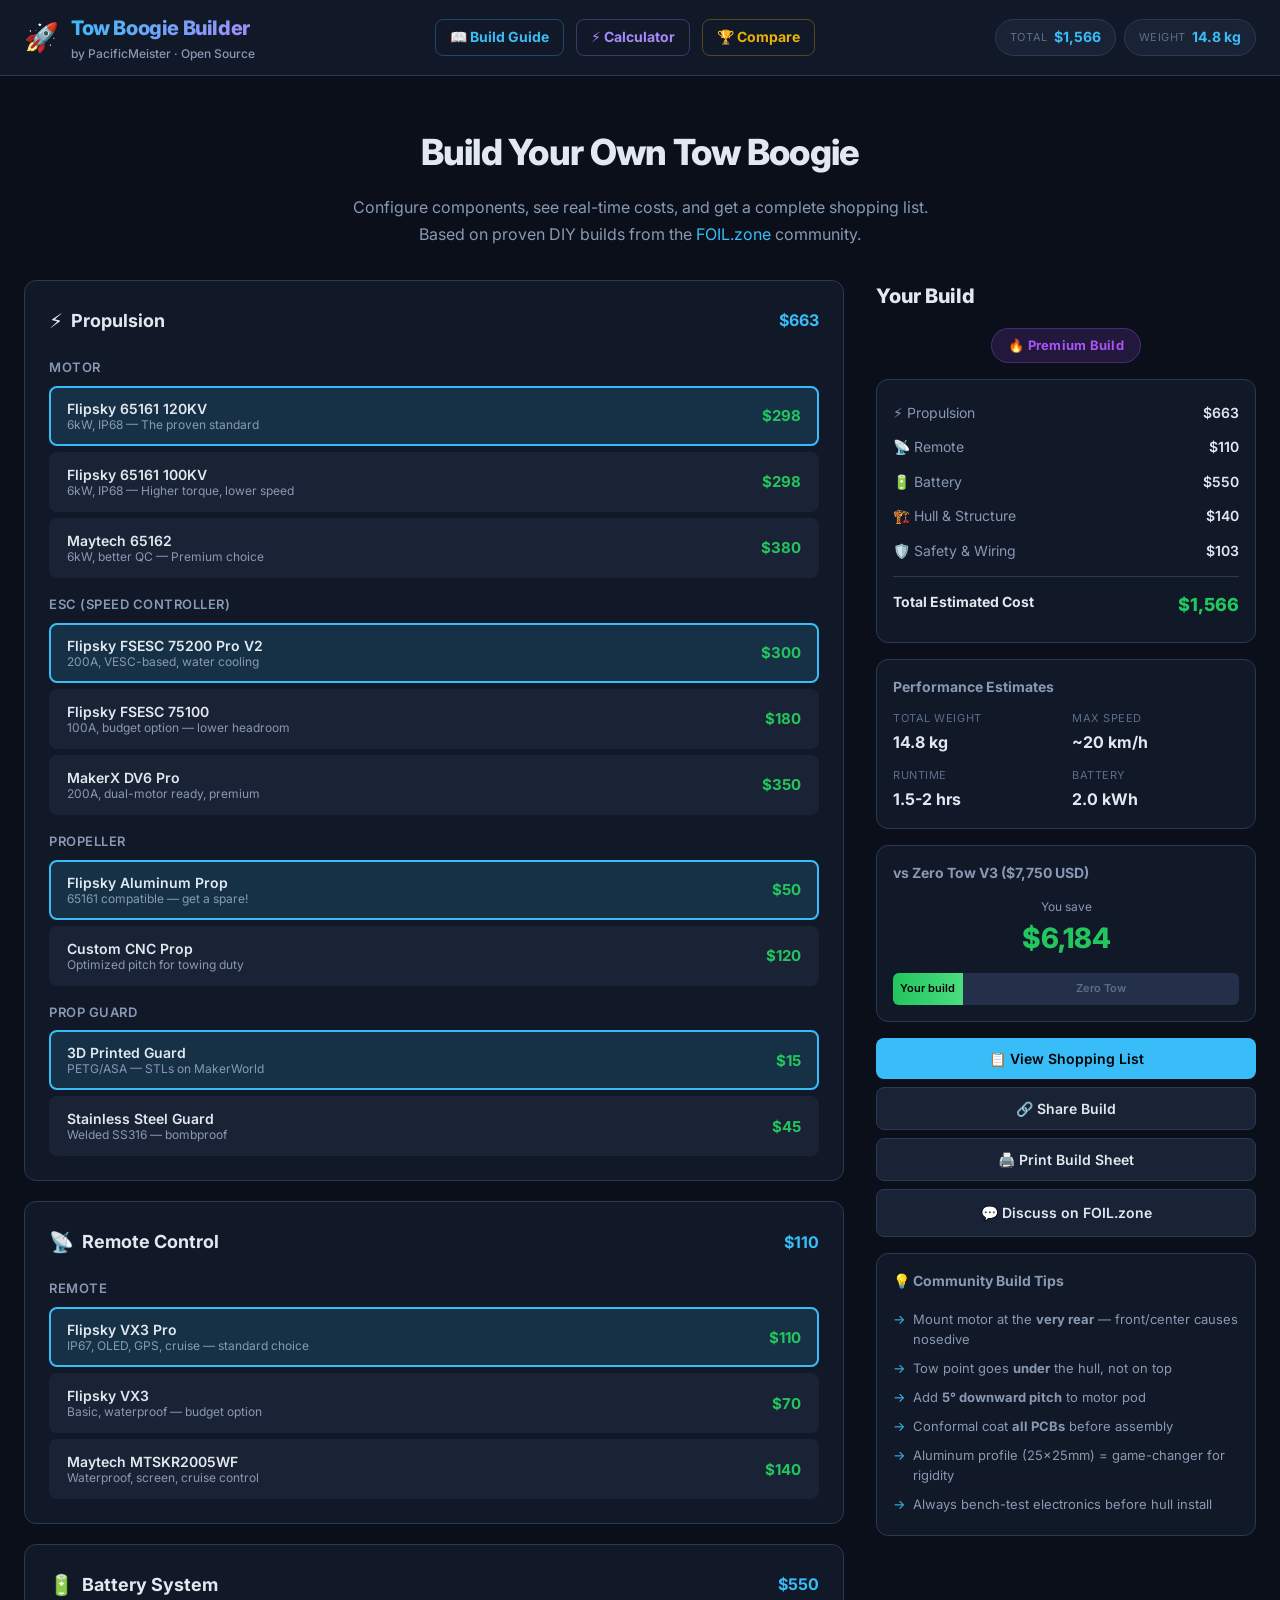
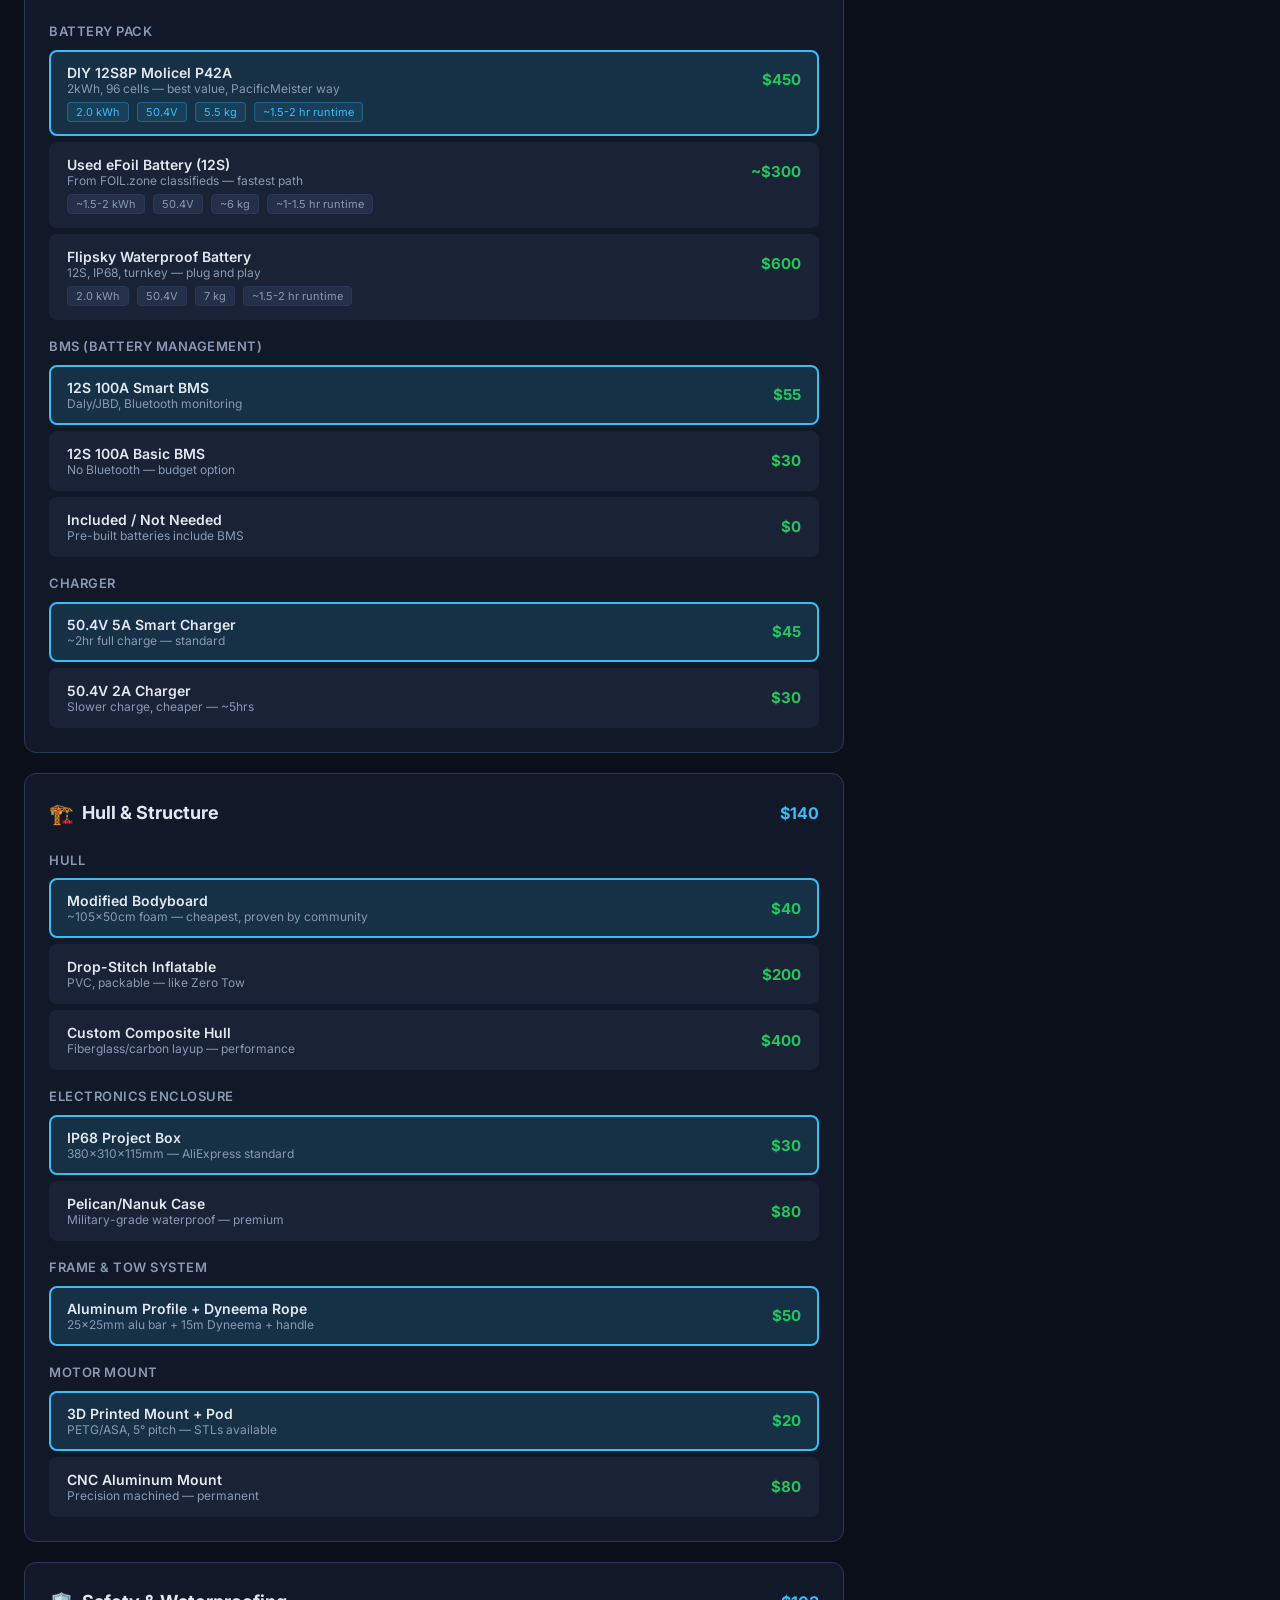
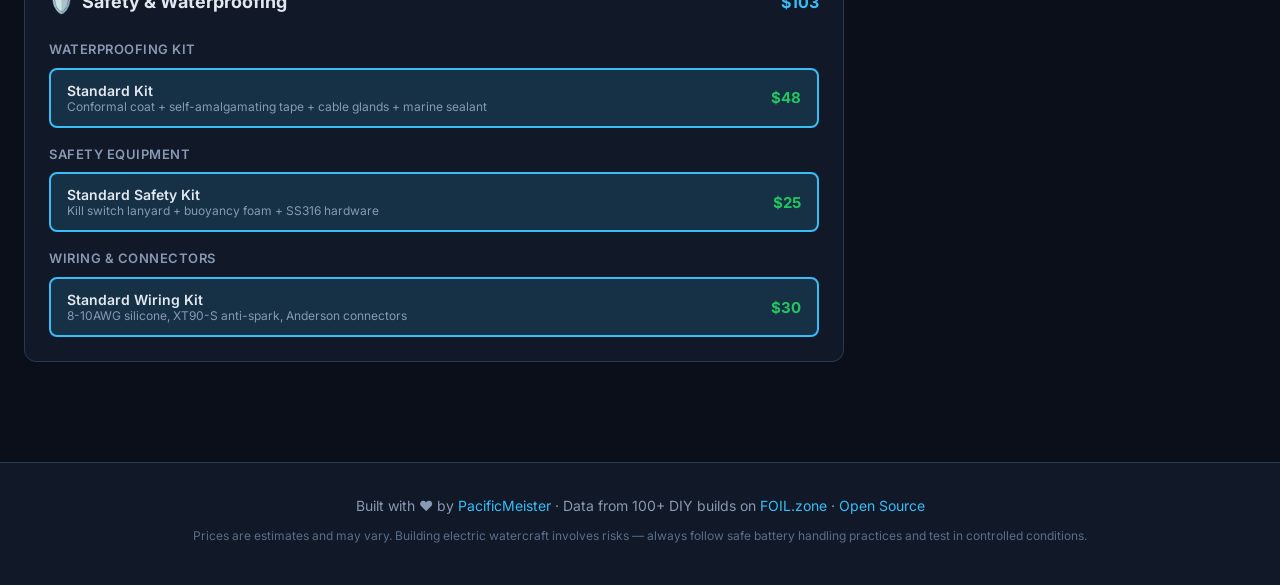
==== commit f2c68fb0: "Add Buyer's Guide comparison page + SEO infrastructure - New compare.html: comprehensive tow boogie " ====
--- a/index.html
+++ b/index.html
@@ -70,6 +70,7 @@
         <div style="display:flex;align-items:center;gap:12px">
           <a href="guide.html" style="color:#38bdf8;text-decoration:none;font-size:14px;font-weight:700;padding:6px 14px;border:1px solid rgba(56,189,248,0.3);border-radius:8px;transition:all .15s" onmouseover="this.style.background='rgba(56,189,248,0.1)'" onmouseout="this.style.background='transparent'">📖 Build Guide</a>
           <a href="calculator.html" style="color:#a78bfa;text-decoration:none;font-size:14px;font-weight:700;padding:6px 14px;border:1px solid rgba(167,139,250,0.3);border-radius:8px;transition:all .15s" onmouseover="this.style.background='rgba(167,139,250,0.1)'" onmouseout="this.style.background='transparent'">⚡ Calculator</a>
+          <a href="compare.html" style="color:#eab308;text-decoration:none;font-size:14px;font-weight:700;padding:6px 14px;border:1px solid rgba(234,179,8,0.3);border-radius:8px;transition:all .15s" onmouseover="this.style.background='rgba(234,179,8,0.1)'" onmouseout="this.style.background='transparent'">🏆 Compare</a>
         </div>
         <div class="header-stats" id="header-stats">
           <div class="stat-pill">
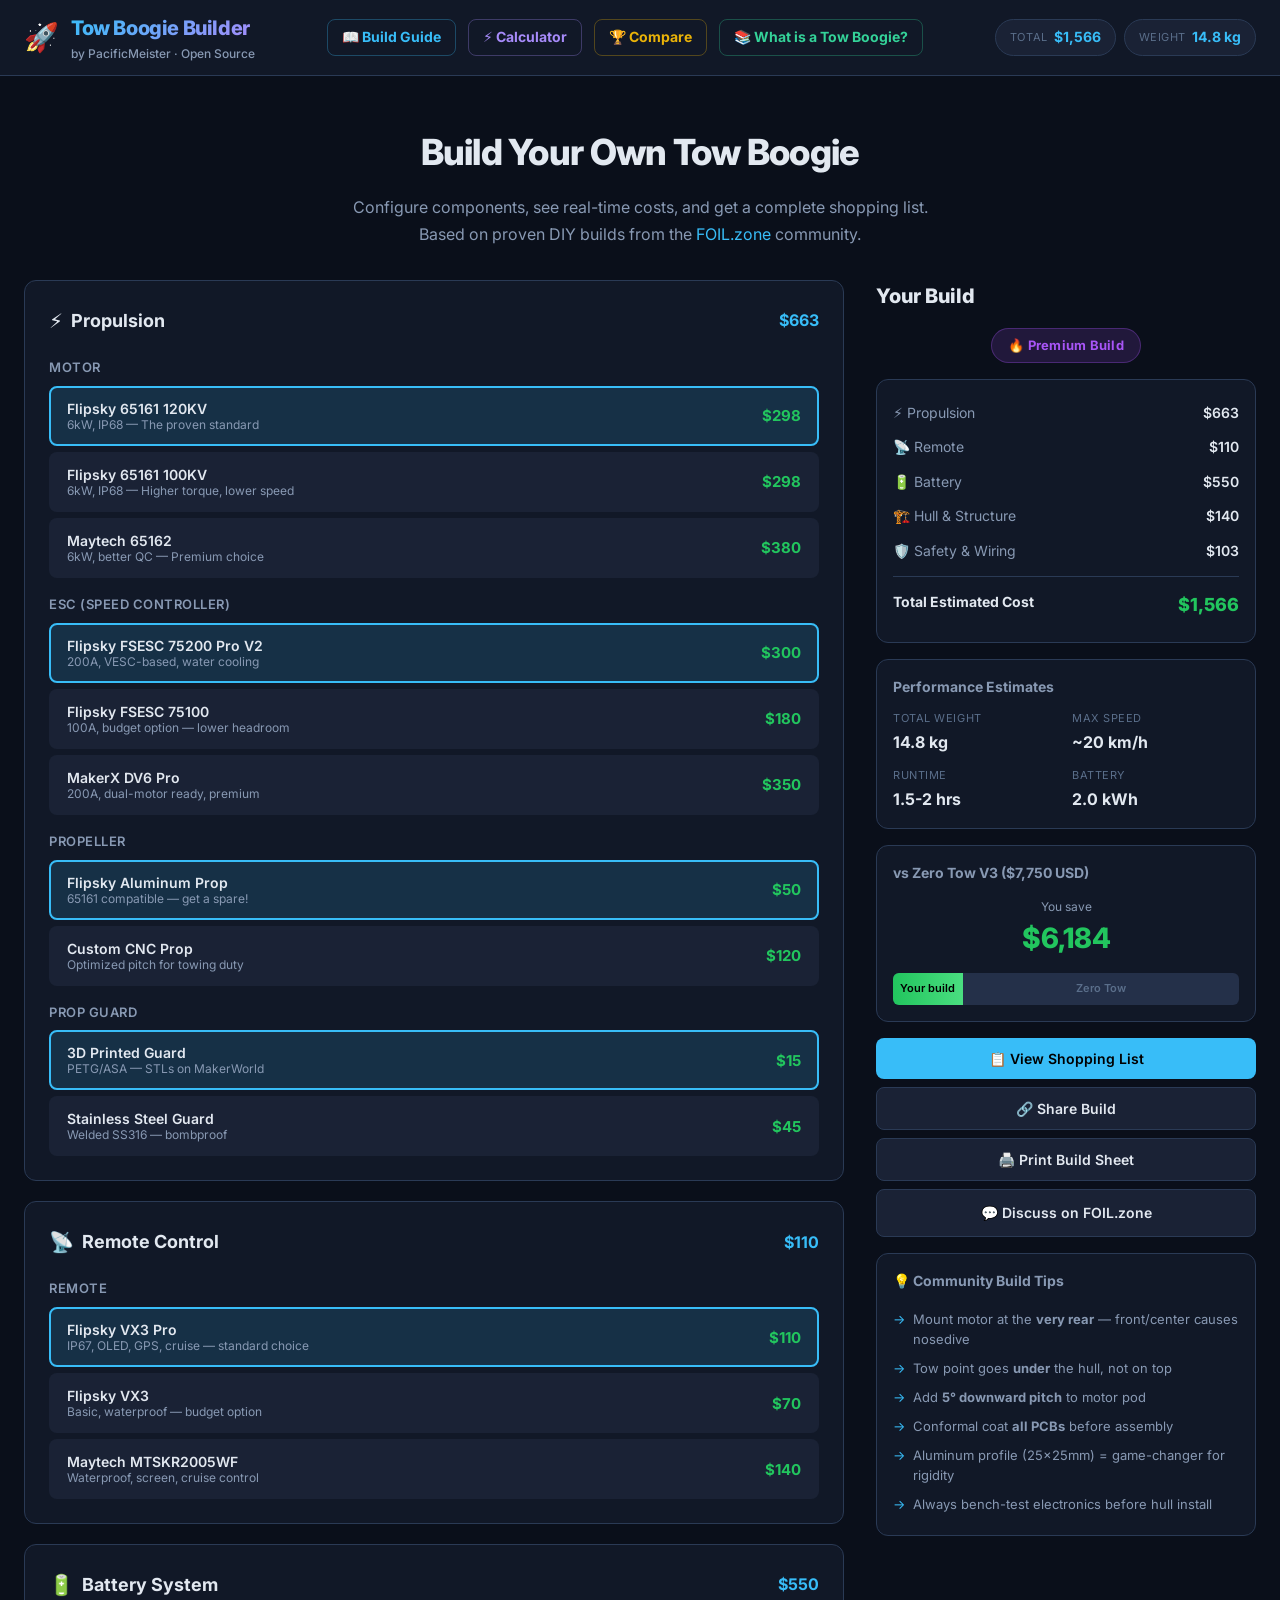
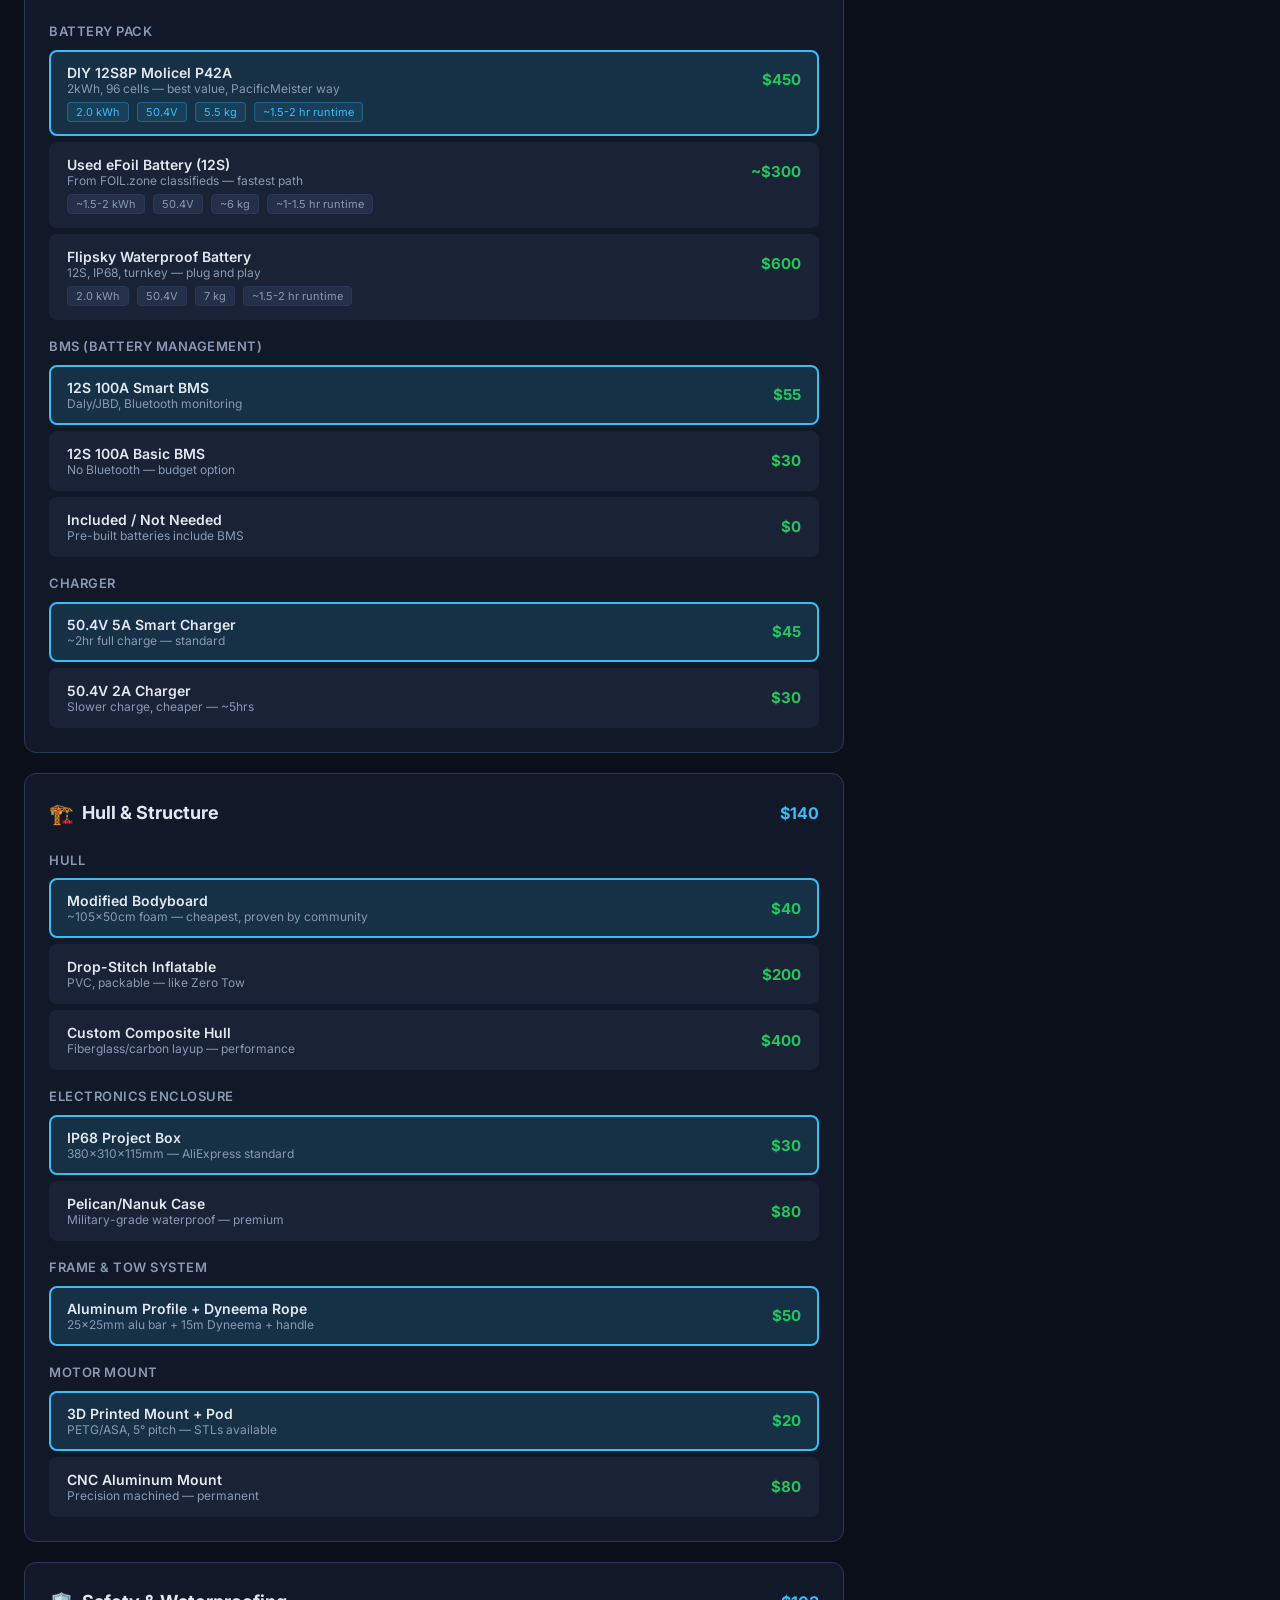
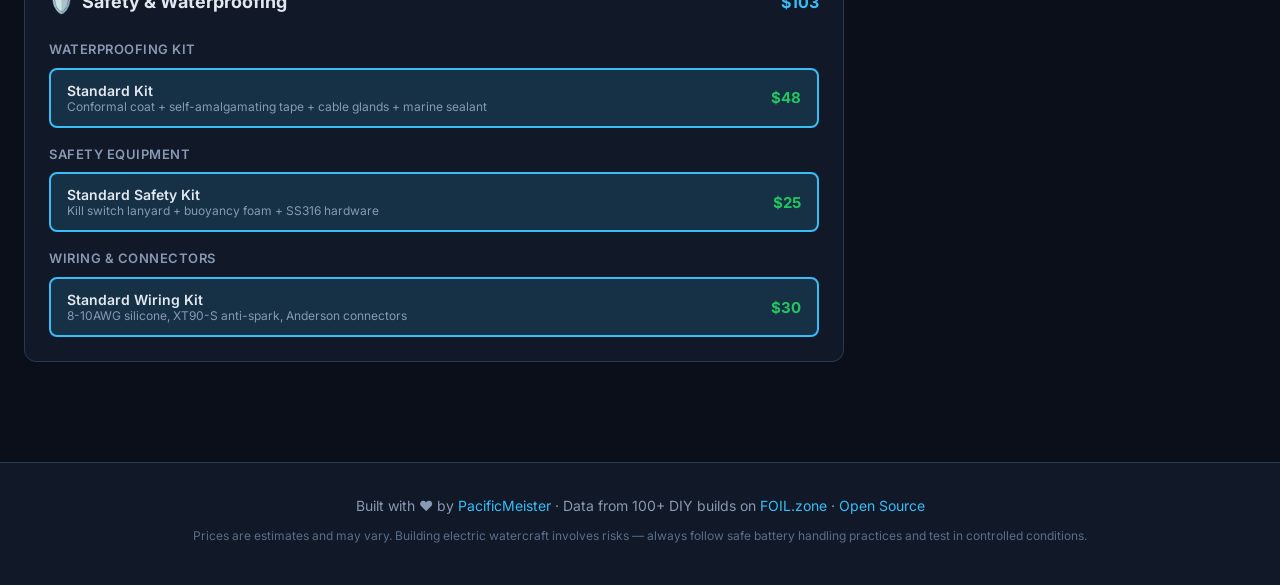
==== commit cad42ec6: "📚 Add 'What is a Tow Boogie?' evergreen article + IndexNow + cross-nav - New comprehensive guide: wh" ====
--- a/index.html
+++ b/index.html
@@ -71,6 +71,7 @@
           <a href="guide.html" style="color:#38bdf8;text-decoration:none;font-size:14px;font-weight:700;padding:6px 14px;border:1px solid rgba(56,189,248,0.3);border-radius:8px;transition:all .15s" onmouseover="this.style.background='rgba(56,189,248,0.1)'" onmouseout="this.style.background='transparent'">📖 Build Guide</a>
           <a href="calculator.html" style="color:#a78bfa;text-decoration:none;font-size:14px;font-weight:700;padding:6px 14px;border:1px solid rgba(167,139,250,0.3);border-radius:8px;transition:all .15s" onmouseover="this.style.background='rgba(167,139,250,0.1)'" onmouseout="this.style.background='transparent'">⚡ Calculator</a>
           <a href="compare.html" style="color:#eab308;text-decoration:none;font-size:14px;font-weight:700;padding:6px 14px;border:1px solid rgba(234,179,8,0.3);border-radius:8px;transition:all .15s" onmouseover="this.style.background='rgba(234,179,8,0.1)'" onmouseout="this.style.background='transparent'">🏆 Compare</a>
+          <a href="what-is-a-tow-boogie.html" style="color:#34d399;text-decoration:none;font-size:14px;font-weight:700;padding:6px 14px;border:1px solid rgba(52,211,153,0.3);border-radius:8px;transition:all .15s" onmouseover="this.style.background='rgba(52,211,153,0.1)'" onmouseout="this.style.background='transparent'">📚 What is a Tow Boogie?</a>
         </div>
         <div class="header-stats" id="header-stats">
           <div class="stat-pill">
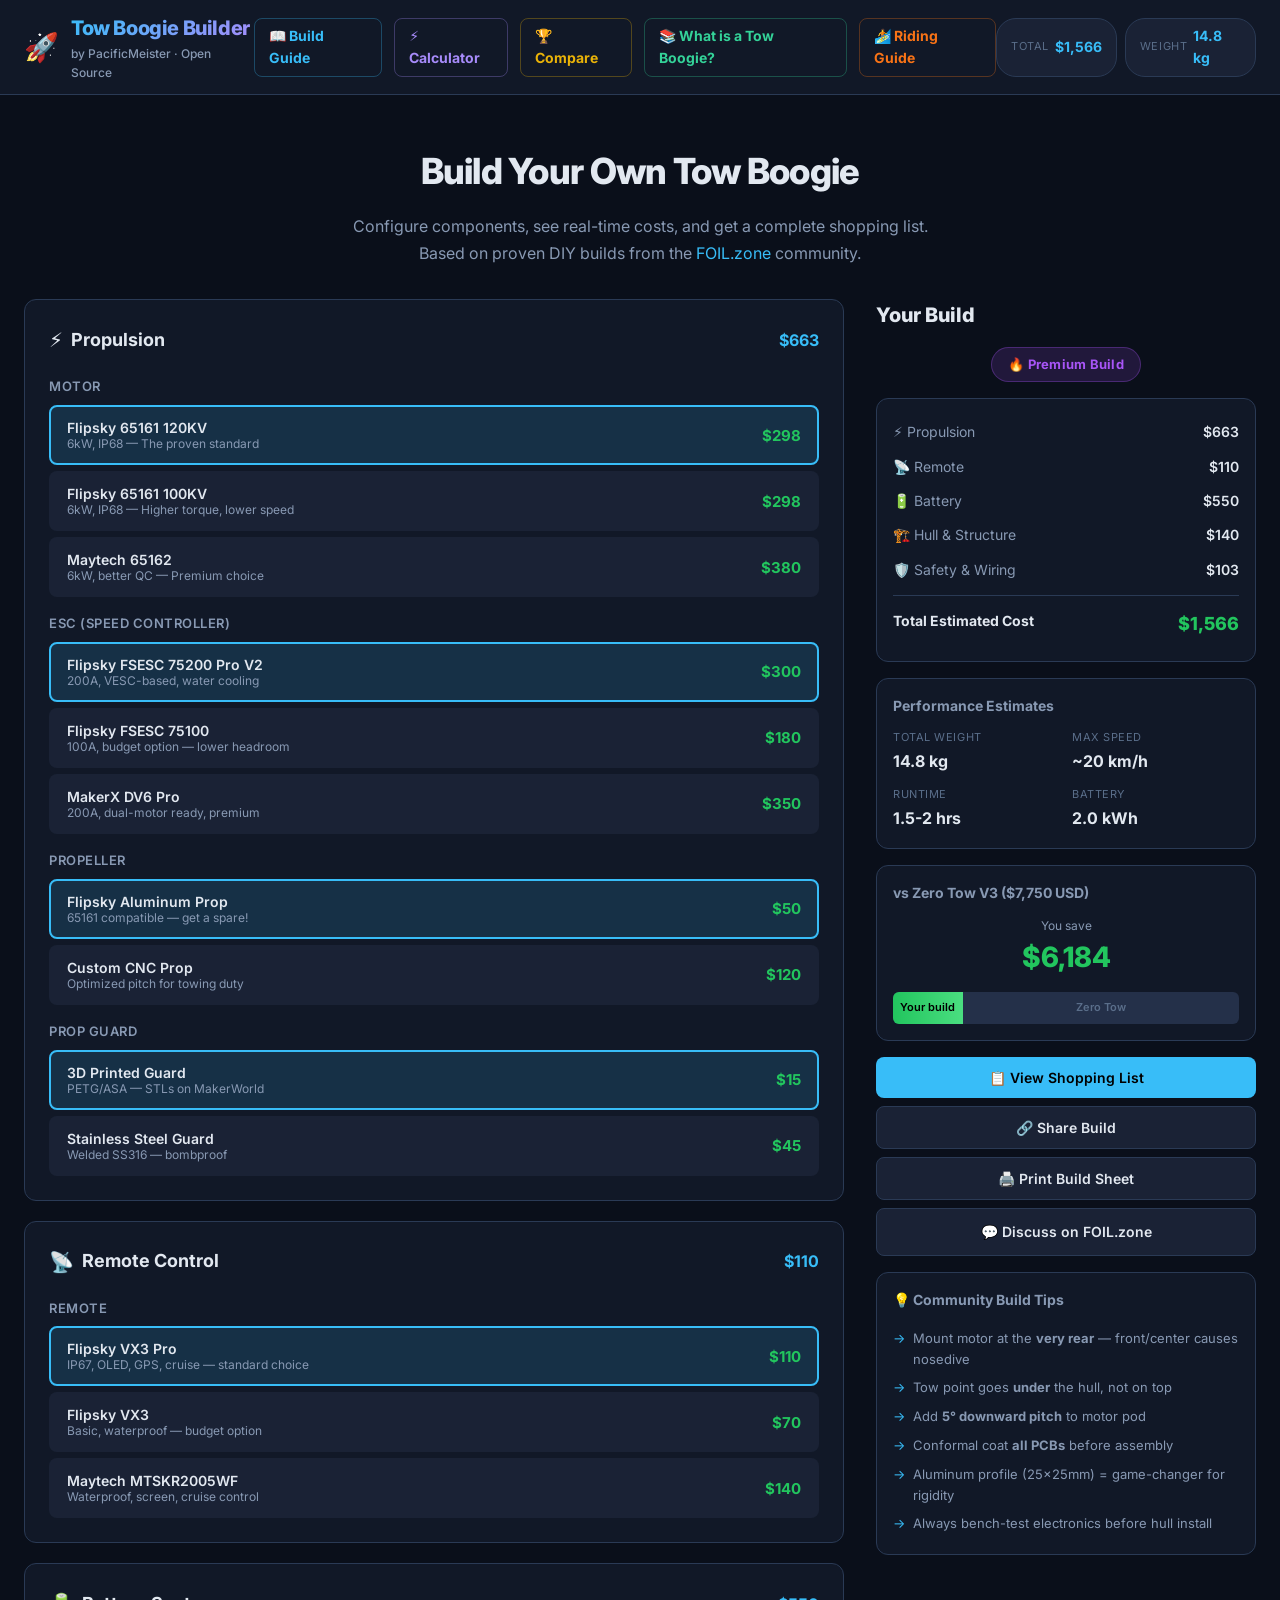
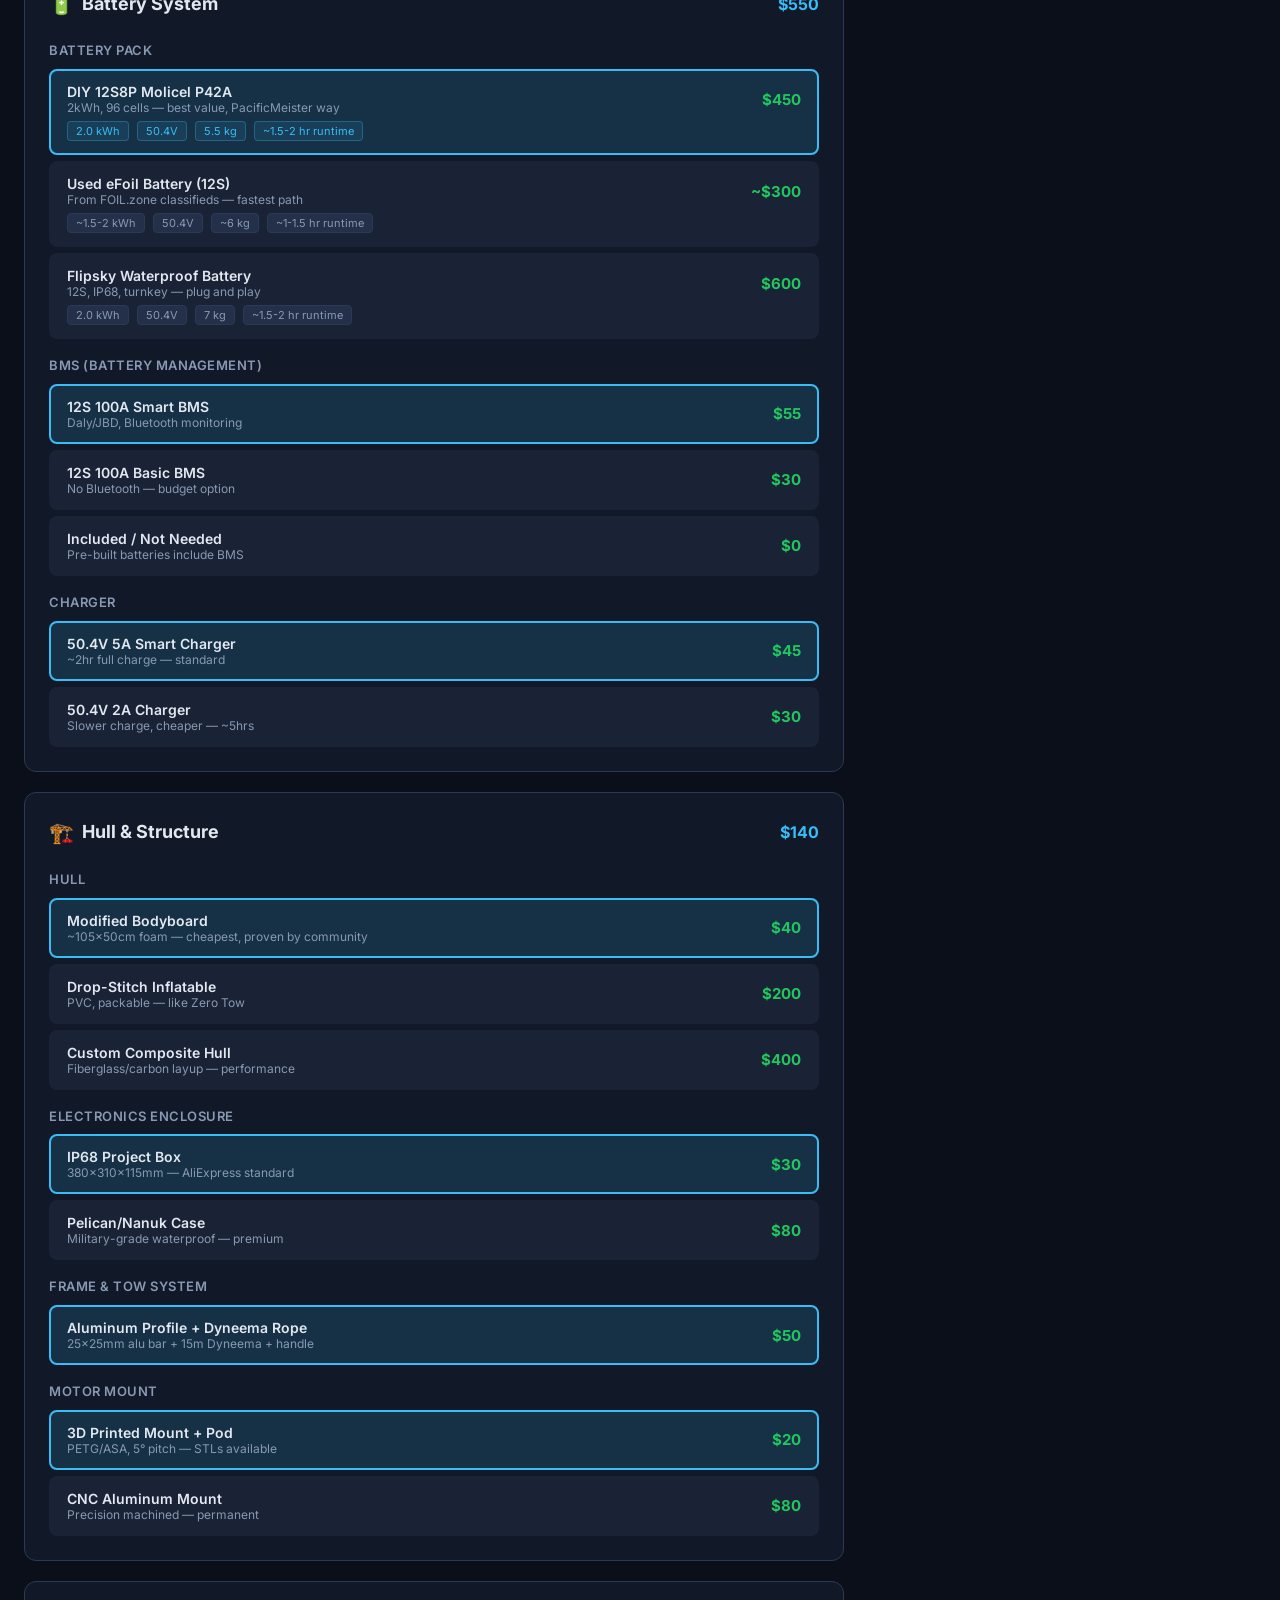
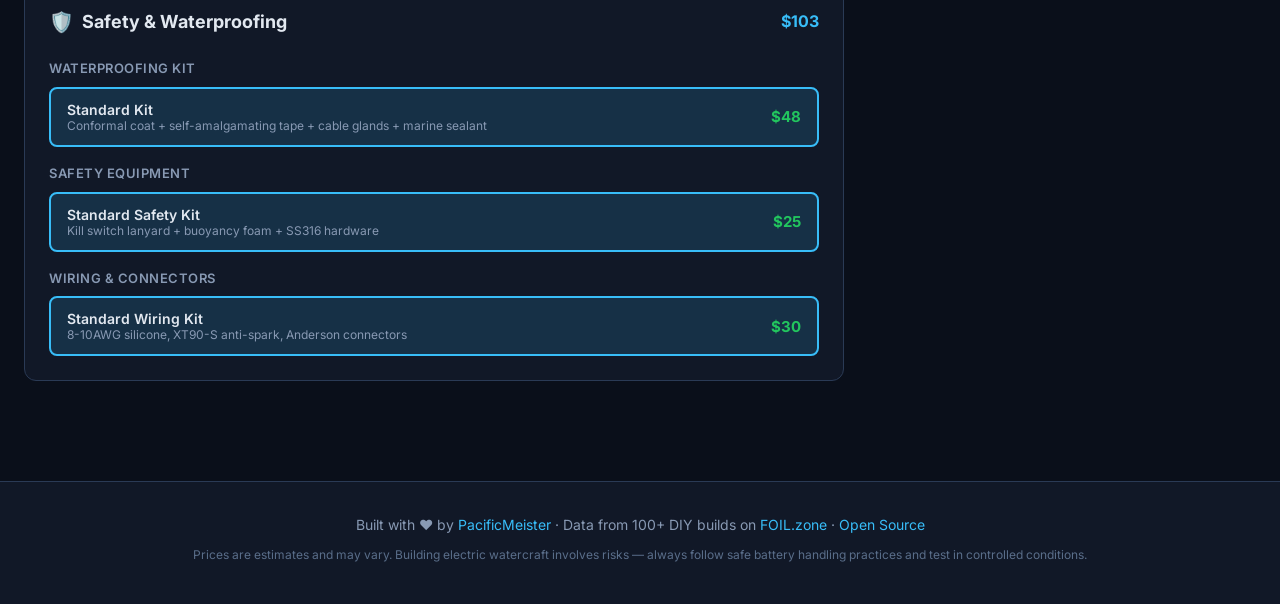
==== commit 3988ae28: "🏄 Add Riding Guide: complete technique tutorial from beach launch to advanced wave riding - New ridi" ====
--- a/index.html
+++ b/index.html
@@ -72,6 +72,7 @@
           <a href="calculator.html" style="color:#a78bfa;text-decoration:none;font-size:14px;font-weight:700;padding:6px 14px;border:1px solid rgba(167,139,250,0.3);border-radius:8px;transition:all .15s" onmouseover="this.style.background='rgba(167,139,250,0.1)'" onmouseout="this.style.background='transparent'">⚡ Calculator</a>
           <a href="compare.html" style="color:#eab308;text-decoration:none;font-size:14px;font-weight:700;padding:6px 14px;border:1px solid rgba(234,179,8,0.3);border-radius:8px;transition:all .15s" onmouseover="this.style.background='rgba(234,179,8,0.1)'" onmouseout="this.style.background='transparent'">🏆 Compare</a>
           <a href="what-is-a-tow-boogie.html" style="color:#34d399;text-decoration:none;font-size:14px;font-weight:700;padding:6px 14px;border:1px solid rgba(52,211,153,0.3);border-radius:8px;transition:all .15s" onmouseover="this.style.background='rgba(52,211,153,0.1)'" onmouseout="this.style.background='transparent'">📚 What is a Tow Boogie?</a>
+          <a href="riding-guide.html" style="color:#f97316;text-decoration:none;font-size:14px;font-weight:700;padding:6px 14px;border:1px solid rgba(249,115,22,0.3);border-radius:8px;transition:all .15s" onmouseover="this.style.background='rgba(249,115,22,0.1)'" onmouseout="this.style.background='transparent'">🏄 Riding Guide</a>
         </div>
         <div class="header-stats" id="header-stats">
           <div class="stat-pill">
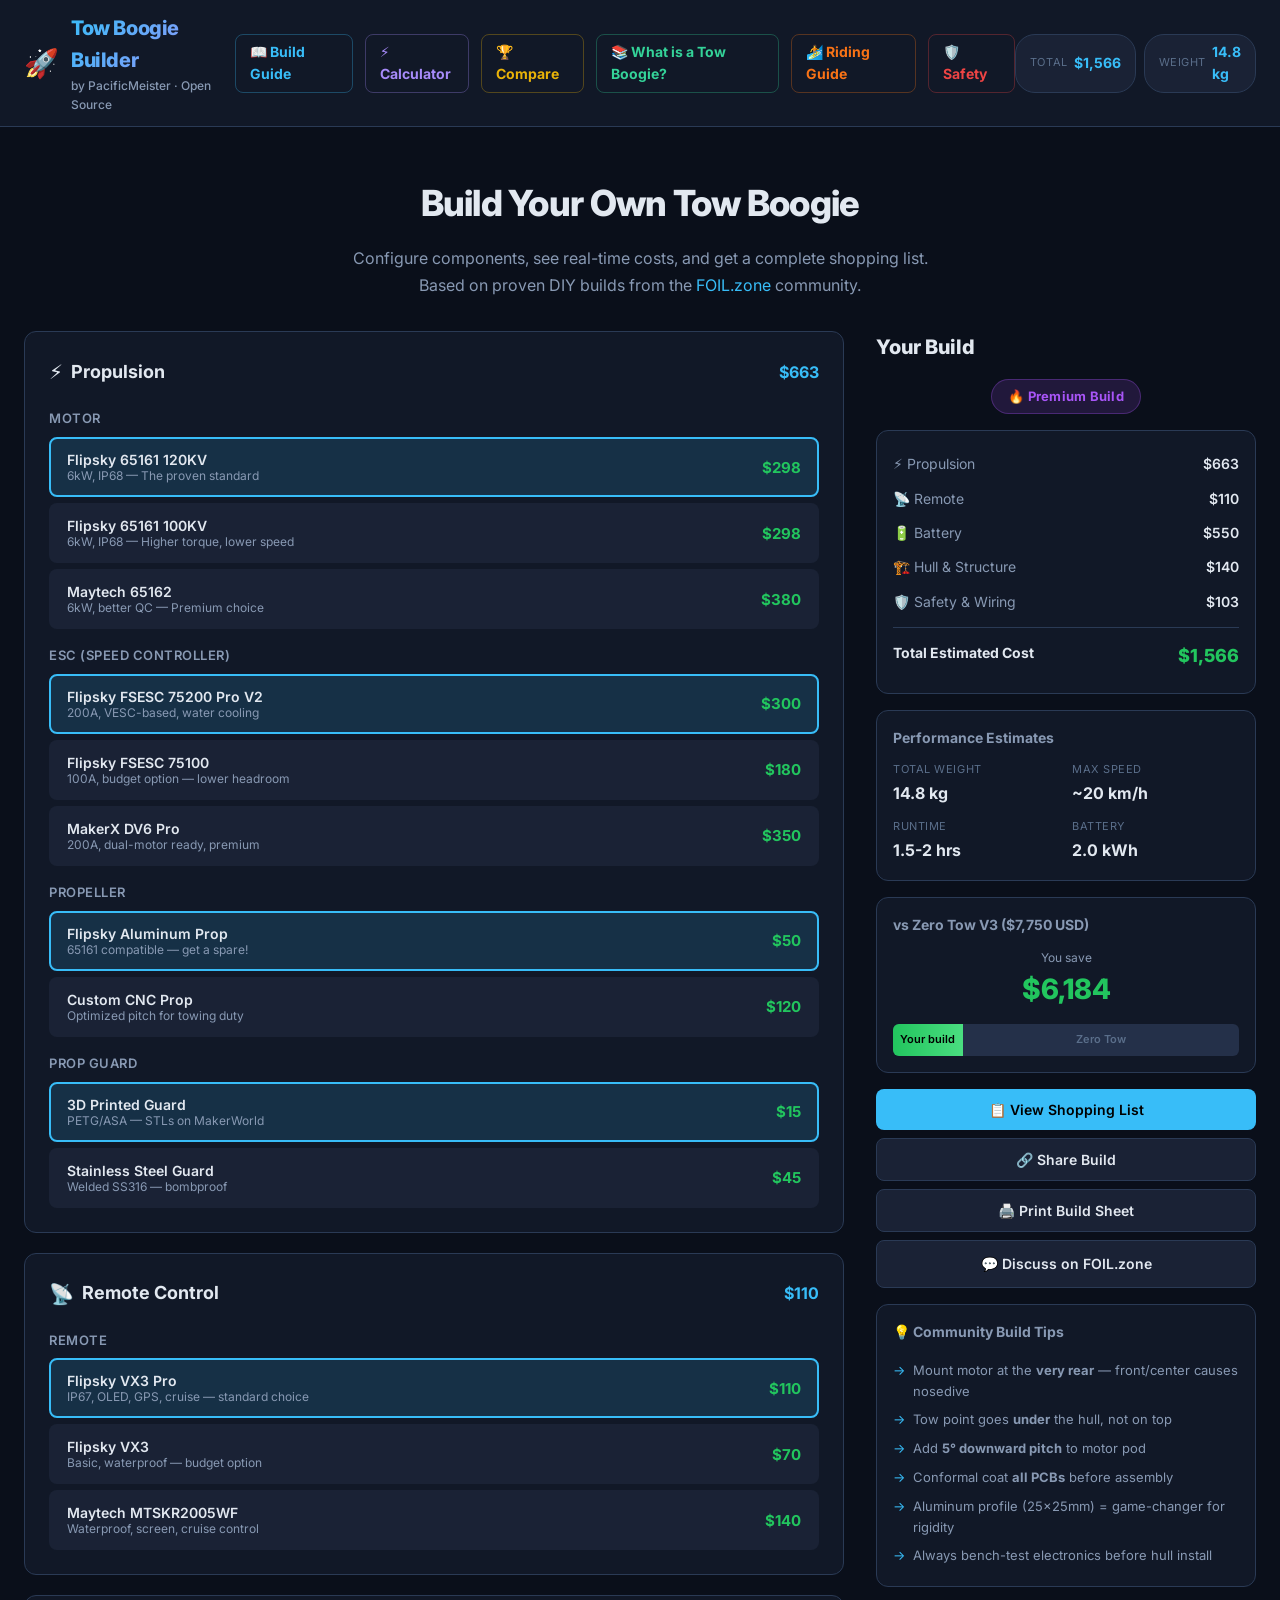
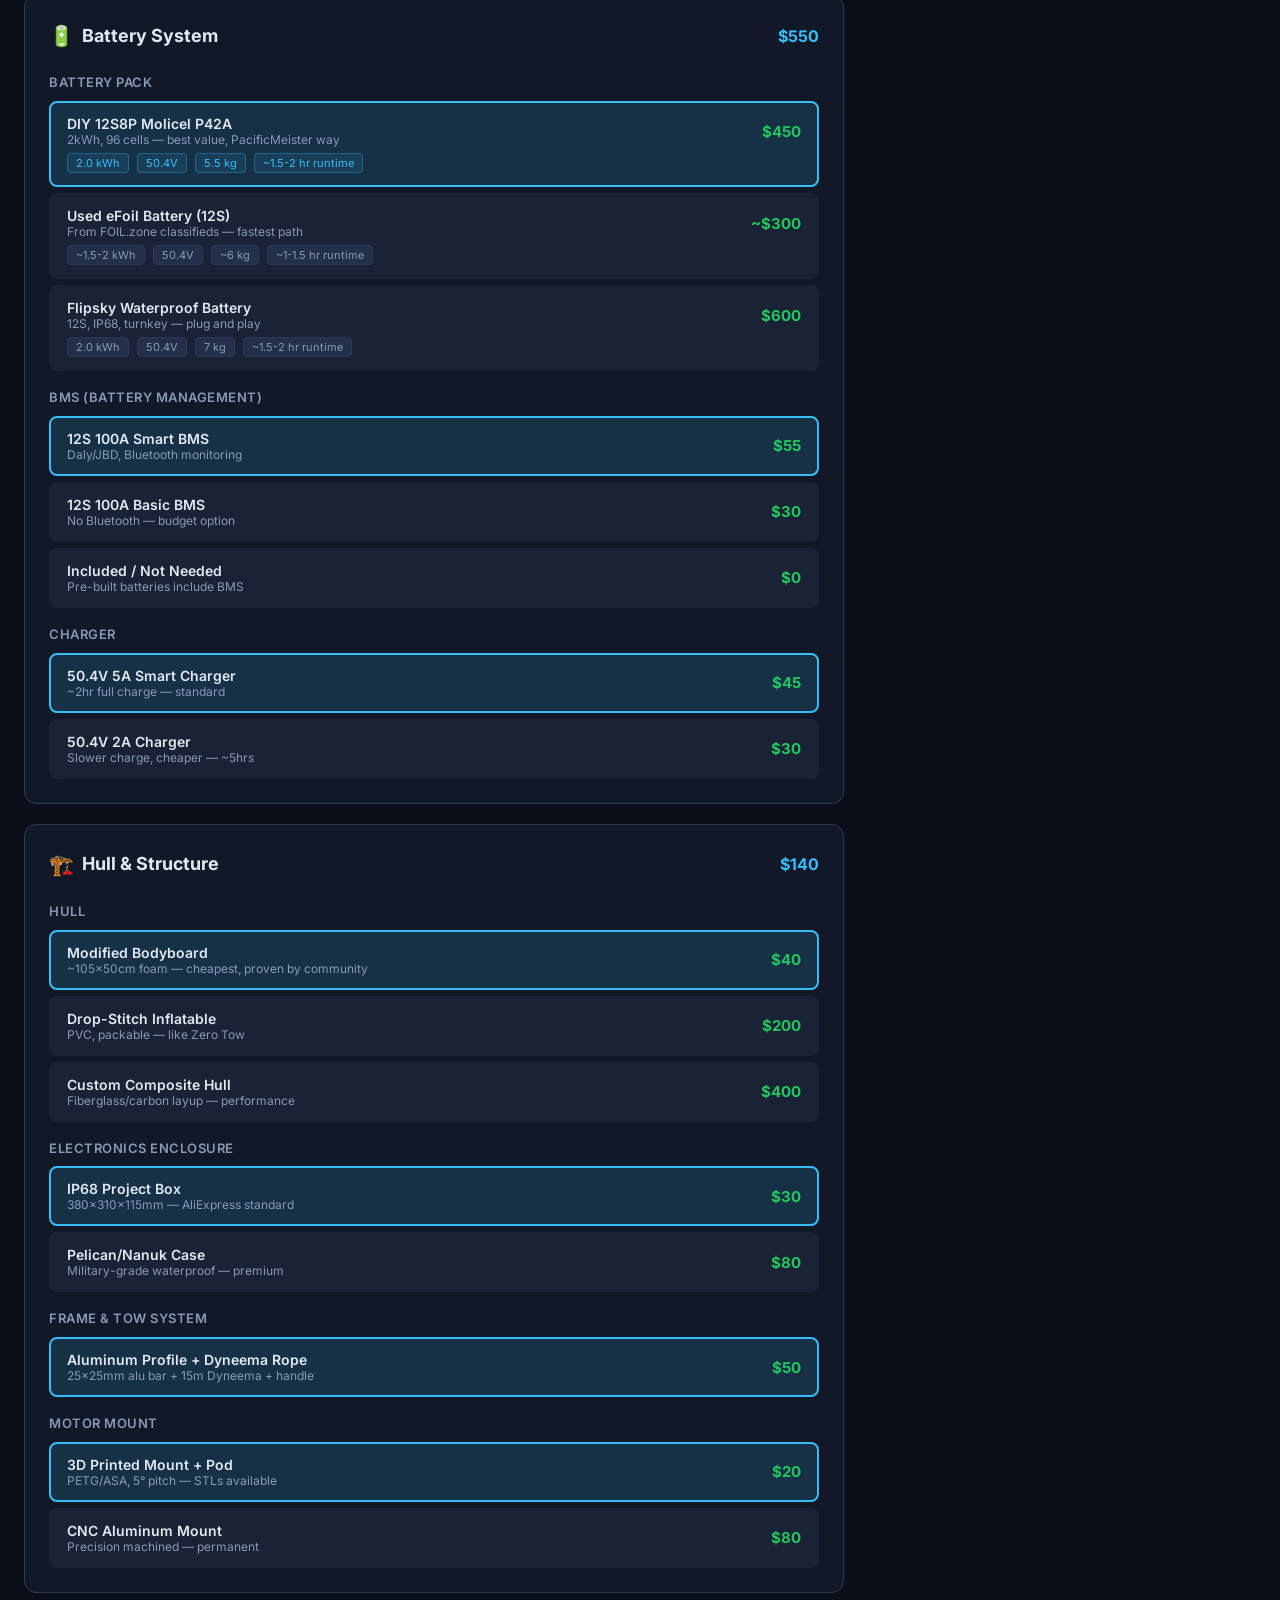
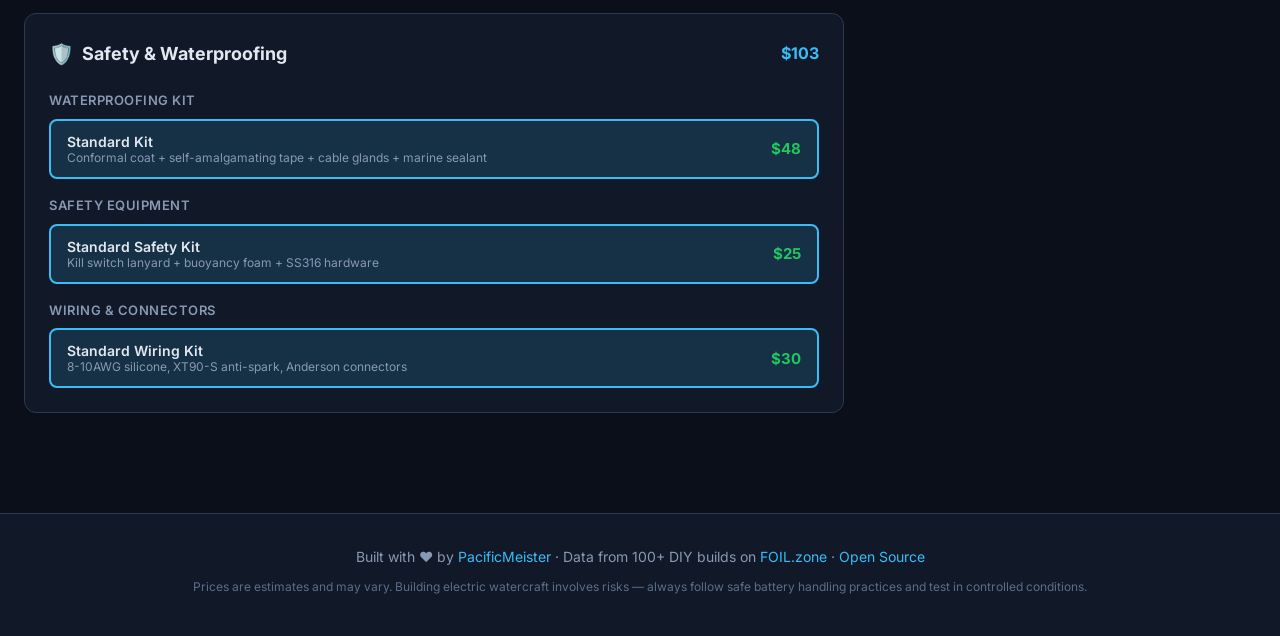
==== commit 2de3845d: "Add Safety & Maintenance Guide (page 8) - 3,500+ word comprehensive safety guide covering:   - Pre-r" ====
--- a/index.html
+++ b/index.html
@@ -73,6 +73,7 @@
           <a href="compare.html" style="color:#eab308;text-decoration:none;font-size:14px;font-weight:700;padding:6px 14px;border:1px solid rgba(234,179,8,0.3);border-radius:8px;transition:all .15s" onmouseover="this.style.background='rgba(234,179,8,0.1)'" onmouseout="this.style.background='transparent'">🏆 Compare</a>
           <a href="what-is-a-tow-boogie.html" style="color:#34d399;text-decoration:none;font-size:14px;font-weight:700;padding:6px 14px;border:1px solid rgba(52,211,153,0.3);border-radius:8px;transition:all .15s" onmouseover="this.style.background='rgba(52,211,153,0.1)'" onmouseout="this.style.background='transparent'">📚 What is a Tow Boogie?</a>
           <a href="riding-guide.html" style="color:#f97316;text-decoration:none;font-size:14px;font-weight:700;padding:6px 14px;border:1px solid rgba(249,115,22,0.3);border-radius:8px;transition:all .15s" onmouseover="this.style.background='rgba(249,115,22,0.1)'" onmouseout="this.style.background='transparent'">🏄 Riding Guide</a>
+          <a href="safety-guide.html" style="color:#ef4444;text-decoration:none;font-size:14px;font-weight:700;padding:6px 14px;border:1px solid rgba(239,68,68,0.3);border-radius:8px;transition:all .15s" onmouseover="this.style.background='rgba(239,68,68,0.1)'" onmouseout="this.style.background='transparent'">🛡️ Safety</a>
         </div>
         <div class="header-stats" id="header-stats">
           <div class="stat-pill">
